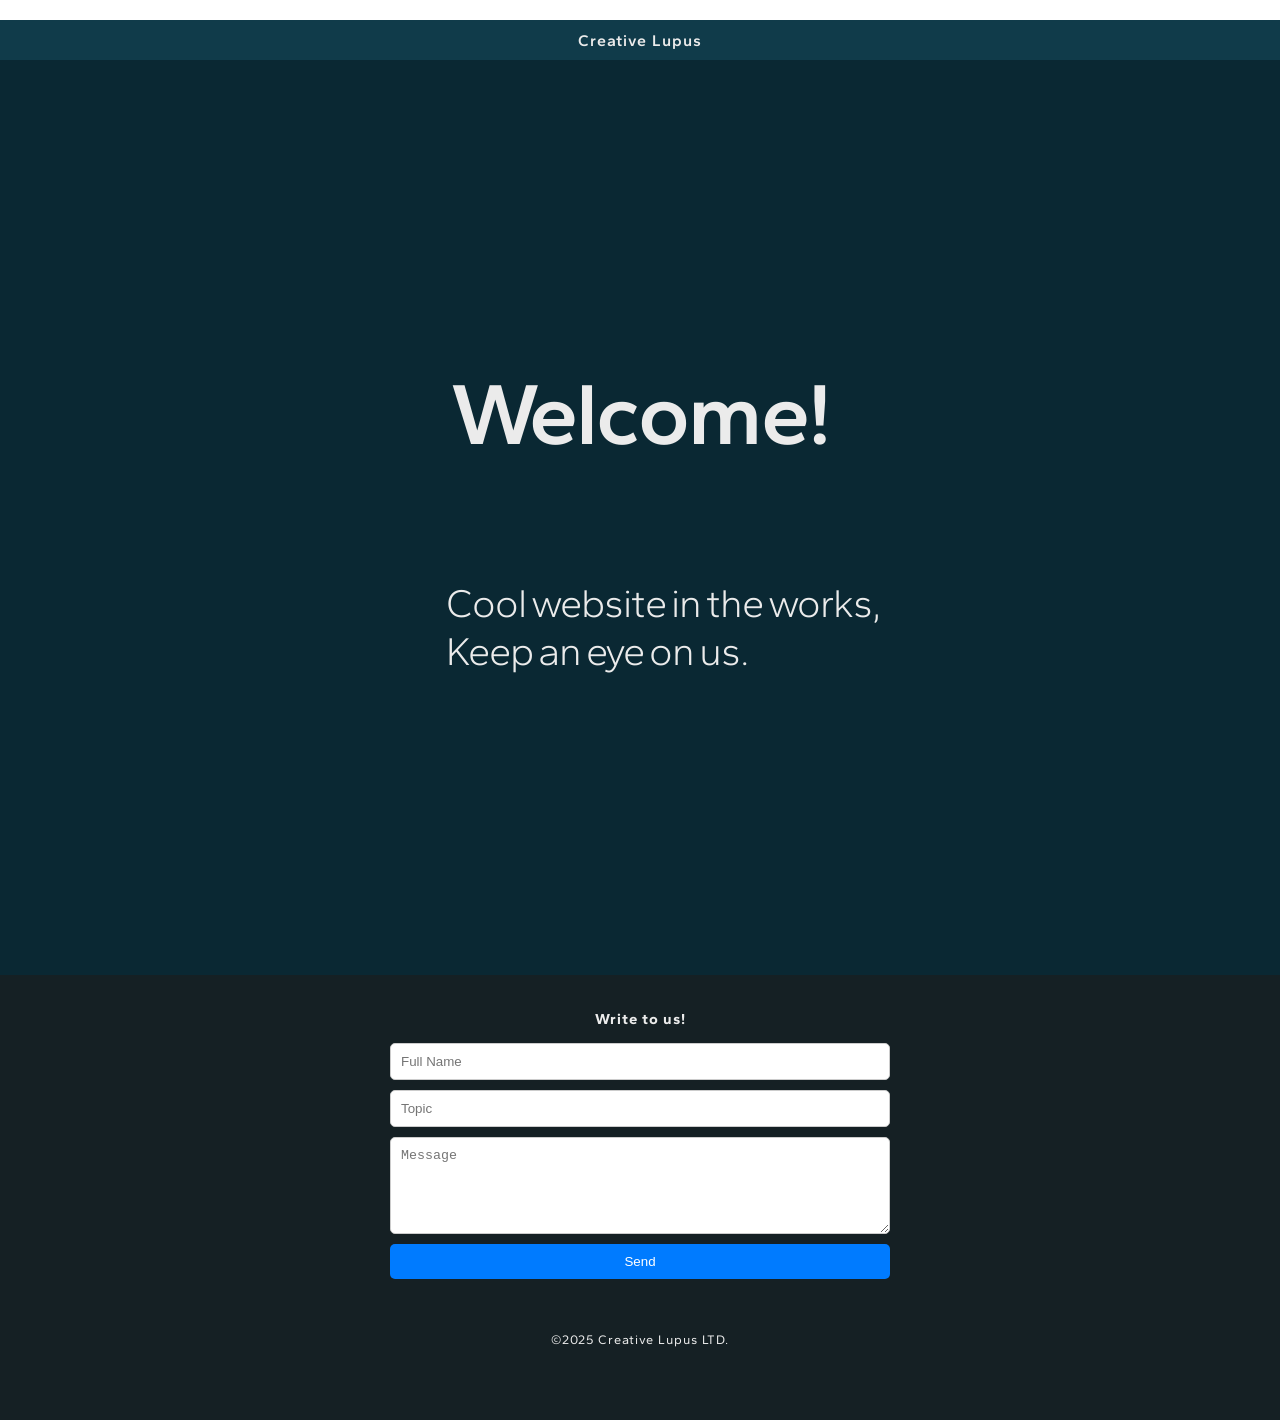
==== index.html @ 29e3235a "Add files via upload" ====
<!DOCTYPE html>
<html lang="en">
<head>
    <meta charset="UTF-8">
    <meta name="viewport" content="width=device-width, initial-scale=1.0">
    <title>Creative Lupus</title>
    <link rel="stylesheet" href="stylesheet.css">
    <link rel="preconnect" href="https://fonts.googleapis.com">
    <link rel="preconnect" href="https://fonts.gstatic.com" crossorigin>
    <link href="https://fonts.googleapis.com/css2?family=Quicksand:wght@300..700&display=swap" rel="stylesheet">
    <link href="https://fonts.googleapis.com/css2?family=Gantari:ital,wght@0,100..900;1,100..900&display=swap" rel="stylesheet">
</head>
<body>

    <!-- Header -->
    <header>
        <h1>Creative Lupus</h1>
    </header>

    <!-- Body -->
    <main>
        <h2>Welcome!<br></h2>
	<h3>Cool website in the works, <br>Keep an eye on us.</h3>
    </main>

    <!-- Footer -->
    <footer>
        <h3>Write to us!</h3>
        <form action="mailto:ionpeia.art@gmail.com" method="POST" enctype="text/plain" class="contact-form">
            <input type="text" name="fullname" placeholder="Full Name" required>
            <input type="text" name="topic" placeholder="Topic" required>
            <textarea name="message" placeholder="Message" rows="5" required></textarea>
            <button type="submit">Send</button>
        </form>
	<p>©2025 Creative Lupus LTD.</p>
    </footer>

</body>
</html>
---- stylesheet.css ----
body {
margin: 0;
padding: 0;
display: flex;
flex-direction: column;
justify-content: space-between;
height: 100vh;
}

        
header {
text-align: center;
margin-top: 20px;
background-color: #103b4a;
}

header h1 {
font-size: 1rem;
font-family: "Gantari", sans-serif;
font-optical-sizing: auto;
font-weight: 600;
font-style: normal;
letter-spacing: 1px;
margin: 1;
color: #ebebeb;
}

main {
flex-grow: 1;
display: flex;
flex-direction: column;
justify-content: center;
align-items: center;
background-color: #0a2833;
}

main h2 {
font-size: 5.5rem;
font-family: "Gantari", sans-serif;
font-weight: 600;
font-style: normal;
letter-spacing: -2px;
word-spacing: -6px;
text-align: justify;
margin-top: 300px;
color: #ebebeb;
}

main h3 {
font-size: 2.5rem;
font-family: "Gantari", sans-serif;
font-weight: 300;
font-style: normal;
letter-spacing: -1px;
word-spacing: -4px;
text-align: justify;
margin-bottom: 300px;
margin-left: 46px;
color: #ebebeb;
}

        
footer {
background-color: #152024;
text-align: center;
padding: 20px;
color: #ebebeb;
font-size: 0.8rem;
font-family: "Gantari", sans-serif;
letter-spacing: 1px;
}

p {
letter-spacing: 1px;
padding: 40px;
color: #ebebeb;
}
        /* Contact Form */
        .contact-form {
            display: flex;
            flex-direction: column;
            max-width: 500px;
            margin: 0 auto;
        }

        .contact-form input, .contact-form textarea {
            padding: 10px;
            margin-bottom: 10px;
            border: 1px solid #ccc;
            border-radius: 5px;
        }

        .contact-form button {
            padding: 10px;
            background-color: #007BFF;
            color: white;
            border: none;
            border-radius: 5px;
            cursor: pointer;
        }

        .contact-form button:hover {
            background-color: #0056b3;
        }
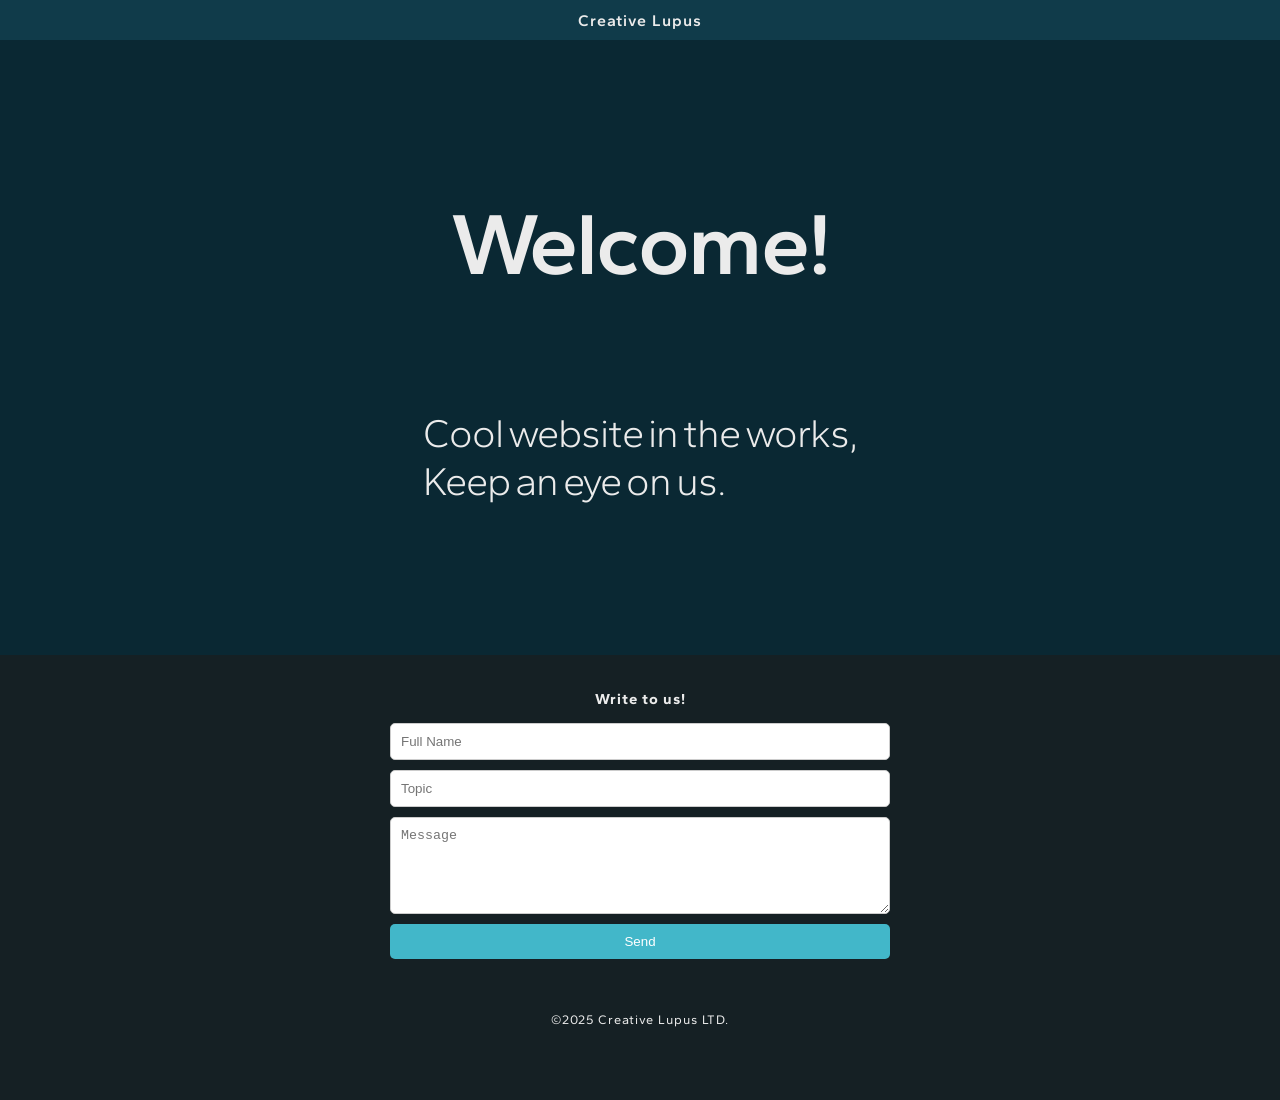
==== commit c25765cd: "Update index.html" ====
--- a/index.html
+++ b/index.html
@@ -26,7 +26,7 @@
     <!-- Footer -->
     <footer>
         <h3>Write to us!</h3>
-        <form action="mailto:ionpeia.art@gmail.com" method="POST" enctype="text/plain" class="contact-form">
+        <form action="https://formspree.io/f/xyzenbjk" method="POST" class="contact-form">
             <input type="text" name="fullname" placeholder="Full Name" required>
             <input type="text" name="topic" placeholder="Topic" required>
             <textarea name="message" placeholder="Message" rows="5" required></textarea>
--- a/stylesheet.css
+++ b/stylesheet.css
@@ -10,7 +10,6 @@
         
 header {
 text-align: center;
-margin-top: 20px;
 background-color: #103b4a;
 }
 
@@ -42,7 +41,7 @@
 letter-spacing: -2px;
 word-spacing: -6px;
 text-align: justify;
-margin-top: 300px;
+margin-top: 150px;
 color: #ebebeb;
 }
 
@@ -54,8 +53,9 @@
 letter-spacing: -1px;
 word-spacing: -4px;
 text-align: justify;
-margin-bottom: 300px;
+margin-bottom: 150px;
 margin-left: 46px;
+margin-right: 46px;
 color: #ebebeb;
 }
 
@@ -75,30 +75,30 @@
 padding: 40px;
 color: #ebebeb;
 }
-        /* Contact Form */
-        .contact-form {
-            display: flex;
-            flex-direction: column;
-            max-width: 500px;
-            margin: 0 auto;
-        }
+/* Contact Form */
+.contact-form {
+display: flex;
+flex-direction: column;
+max-width: 500px;
+margin: 0 auto;
+}
 
-        .contact-form input, .contact-form textarea {
-            padding: 10px;
-            margin-bottom: 10px;
-            border: 1px solid #ccc;
-            border-radius: 5px;
-        }
+.contact-form input, .contact-form textarea {
+padding: 10px;
+margin-bottom: 10px;
+border: 1px solid #ccc;
+border-radius: 5px;
+}
 
-        .contact-form button {
-            padding: 10px;
-            background-color: #007BFF;
-            color: white;
-            border: none;
-            border-radius: 5px;
-            cursor: pointer;
-        }
+.contact-form button {
+padding: 10px;
+background-color: #42b7c9;
+color: white;
+border: none;
+border-radius: 5px;
+cursor: pointer;
+}
 
         .contact-form button:hover {
             background-color: #0056b3;
-        }+        }
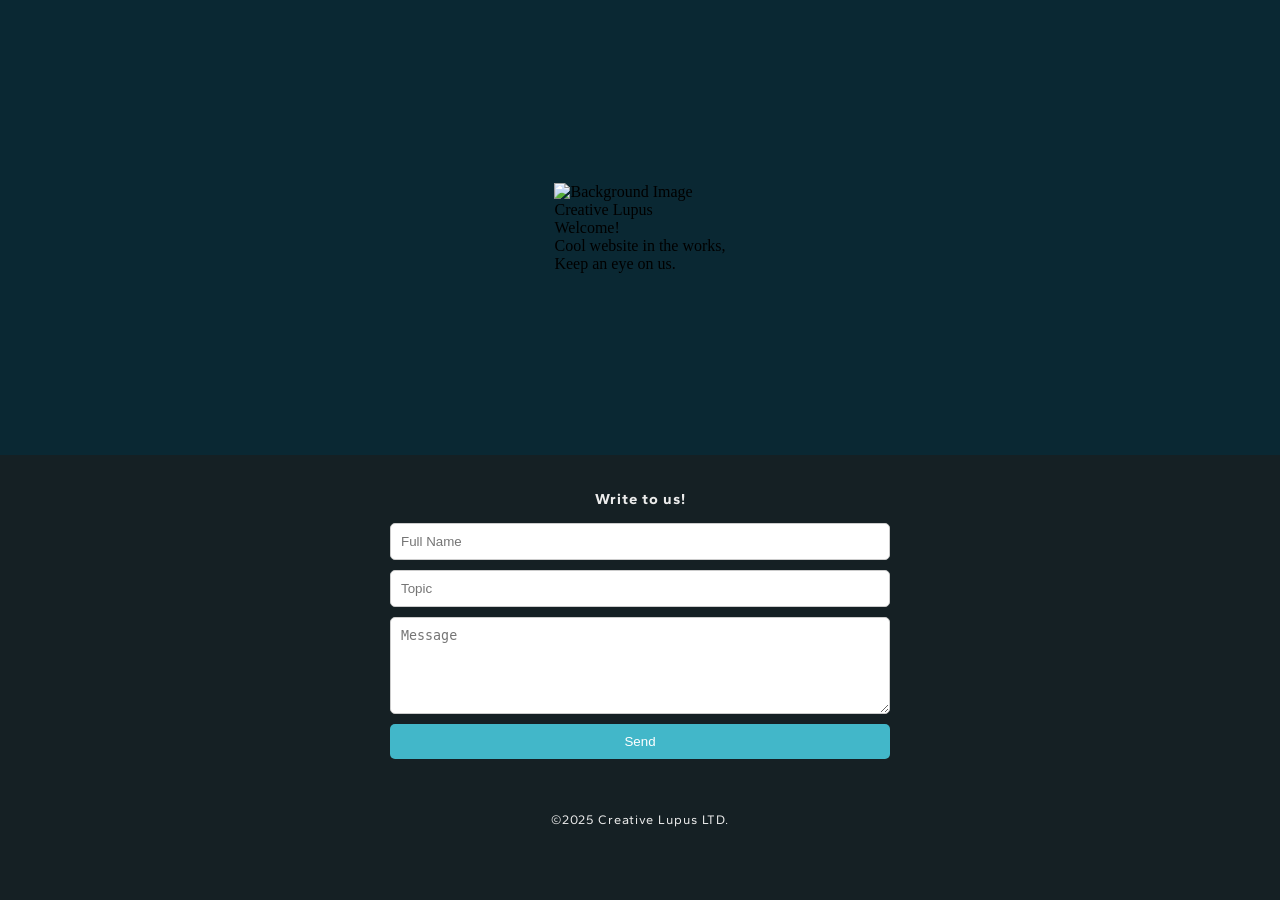
==== commit 9334252c: "Update index.html" ====
--- a/index.html
+++ b/index.html
@@ -12,15 +12,16 @@
 </head>
 <body>
 
-    <!-- Header -->
-    <header>
-        <h1>Creative Lupus</h1>
-    </header>
-
     <!-- Body -->
     <main>
-        <h2>Welcome!<br></h2>
-	<h3>Cool website in the works, <br>Keep an eye on us.</h3>
+	  <div class="image-container">
+    		<img src="assets/homebg_001.png" alt="Background Image">
+		<div class="overlay-logotext">Creative Lupus</div>
+    		<div class="overlay-text1">Welcome!</div>
+		<div class="overlay-text2">Cool website in the works, <br>Keep an eye on us.</div>
+          </div>
+		
+	
     </main>
 
     <!-- Footer -->
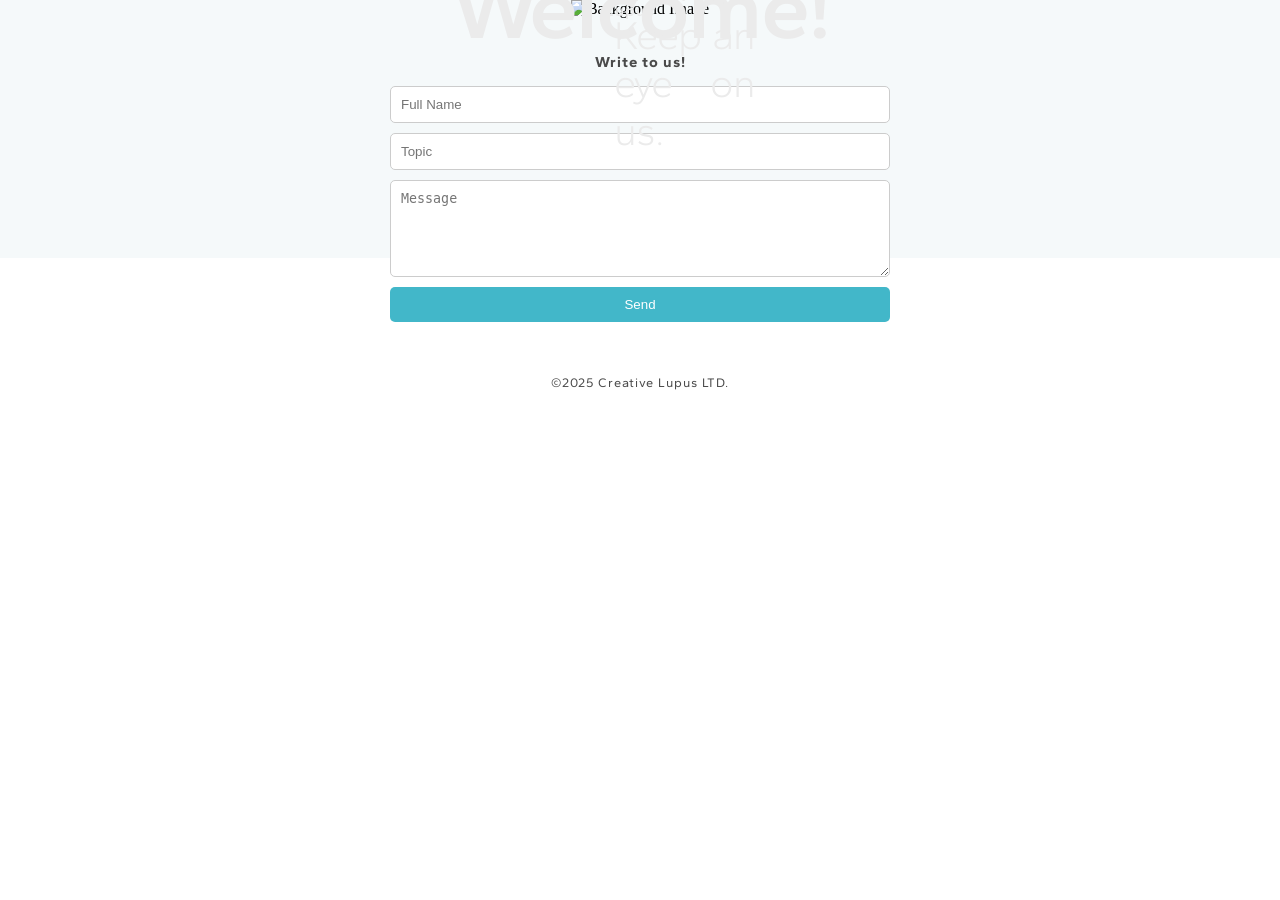
==== commit d17c70ef: "Update index.html Website in the works, Keep an eye on us." ====
--- a/index.html
+++ b/index.html
@@ -18,7 +18,7 @@
     		<img src="assets/homebg_001.png" alt="Background Image">
 		<div class="overlay-logotext">Creative Lupus</div>
     		<div class="overlay-text1">Welcome!</div>
-		<div class="overlay-text2">Cool website in the works, <br>Keep an eye on us.</div>
+		<div class="overlay-text2">Website in the works, <br>Keep an eye on us.</div>
           </div>
 		
 	
--- a/stylesheet.css
+++ b/stylesheet.css
@@ -1,19 +1,73 @@
 body {
 margin: 0;
 padding: 0;
+overflow-x: hidden;
+box-sizing: border-box;
 display: flex;
 flex-direction: column;
 justify-content: space-between;
-height: 100vh;
 }
 
-        
-header {
-text-align: center;
-background-color: #103b4a;
+@media (max-width: 600px) {
+  body {
+margin: 0;
+padding: 0;
+overflow-x: hidden;
+box-sizing: border-box;
+display: flex;
+flex-direction: column;
+justify-content: space-between;
+max-width: 600px;
+
+  }
 }
 
-header h1 {
+main {
+flex-grow: 1;
+display: flex;
+flex-direction: column;
+justify-content: center;
+align-items: center;
+background-color: #f5f9fa;
+}
+
+@media (max-width: 600px) {
+  main {
+margin: 0;
+padding: 0;
+overflow-x: hidden;
+box-sizing: border-box;
+display: flex;
+flex-direction: column;
+justify-content: center;
+max-width: 600px;
+
+  }
+}
+
+.image-container {
+position: relative;
+width: auto;
+height: auto;
+}
+
+.image-container img {
+max-width: auto;
+height: auto;
+}
+
+@media (max-width: 600px) {
+  .image-container img {
+overflow-x: hidden;
+box-sizing: border-box;
+  }
+}
+
+.overlay-logotext {
+position: absolute;
+top: 4%;
+left: 50%;
+transform: translate(-50%, -50%);
 font-size: 1rem;
 font-family: "Gantari", sans-serif;
 font-optical-sizing: auto;
@@ -22,18 +76,14 @@
 letter-spacing: 1px;
 margin: 1;
 color: #ebebeb;
+
 }
 
-main {
-flex-grow: 1;
-display: flex;
-flex-direction: column;
-justify-content: center;
-align-items: center;
-background-color: #0a2833;
-}
-
-main h2 {
+.overlay-text1 {
+position: absolute;
+top: 40%;
+left: 50%;
+transform: translate(-50%, -50%);
 font-size: 5.5rem;
 font-family: "Gantari", sans-serif;
 font-weight: 600;
@@ -41,11 +91,15 @@
 letter-spacing: -2px;
 word-spacing: -6px;
 text-align: justify;
-margin-top: 150px;
 color: #ebebeb;
+
 }
 
-main h3 {
+.overlay-text2 {
+position: absolute;
+top: 60%;
+left: 49%;
+transform: translate(-50%, -50%);
 font-size: 2.5rem;
 font-family: "Gantari", sans-serif;
 font-weight: 300;
@@ -53,27 +107,46 @@
 letter-spacing: -1px;
 word-spacing: -4px;
 text-align: justify;
-margin-bottom: 150px;
+margin-bottom: 300px;
 margin-left: 46px;
-margin-right: 46px;
 color: #ebebeb;
+
 }
 
+@media (max-width: 600px) {
+.overlay-text2 {
+position: absolute;
+top: 60%;
+left: 49%;
+transform: translate(-50%, -50%);
+font-size: 2rem;
+font-family: "Gantari", sans-serif;
+font-weight: 300;
+font-style: normal;
+letter-spacing: -1px;
+word-spacing: -4px;
+text-align: justify;
+margin-bottom: 300px;
+margin-left: 10px;
+color: #ebebeb;
+  }
+}
         
 footer {
-background-color: #152024;
+background-color: #f5f9fa;
 text-align: center;
 padding: 20px;
-color: #ebebeb;
+color: #4a4a4a;
 font-size: 0.8rem;
 font-family: "Gantari", sans-serif;
 letter-spacing: 1px;
+max-height: 200px; 
 }
 
 p {
 letter-spacing: 1px;
 padding: 40px;
-color: #ebebeb;
+color: #4a4a4a;
 }
 /* Contact Form */
 .contact-form {
@@ -99,6 +172,6 @@
 cursor: pointer;
 }
 
-        .contact-form button:hover {
-            background-color: #0056b3;
-        }
+.contact-form button:hover {
+background-color: #0056b3;
+}
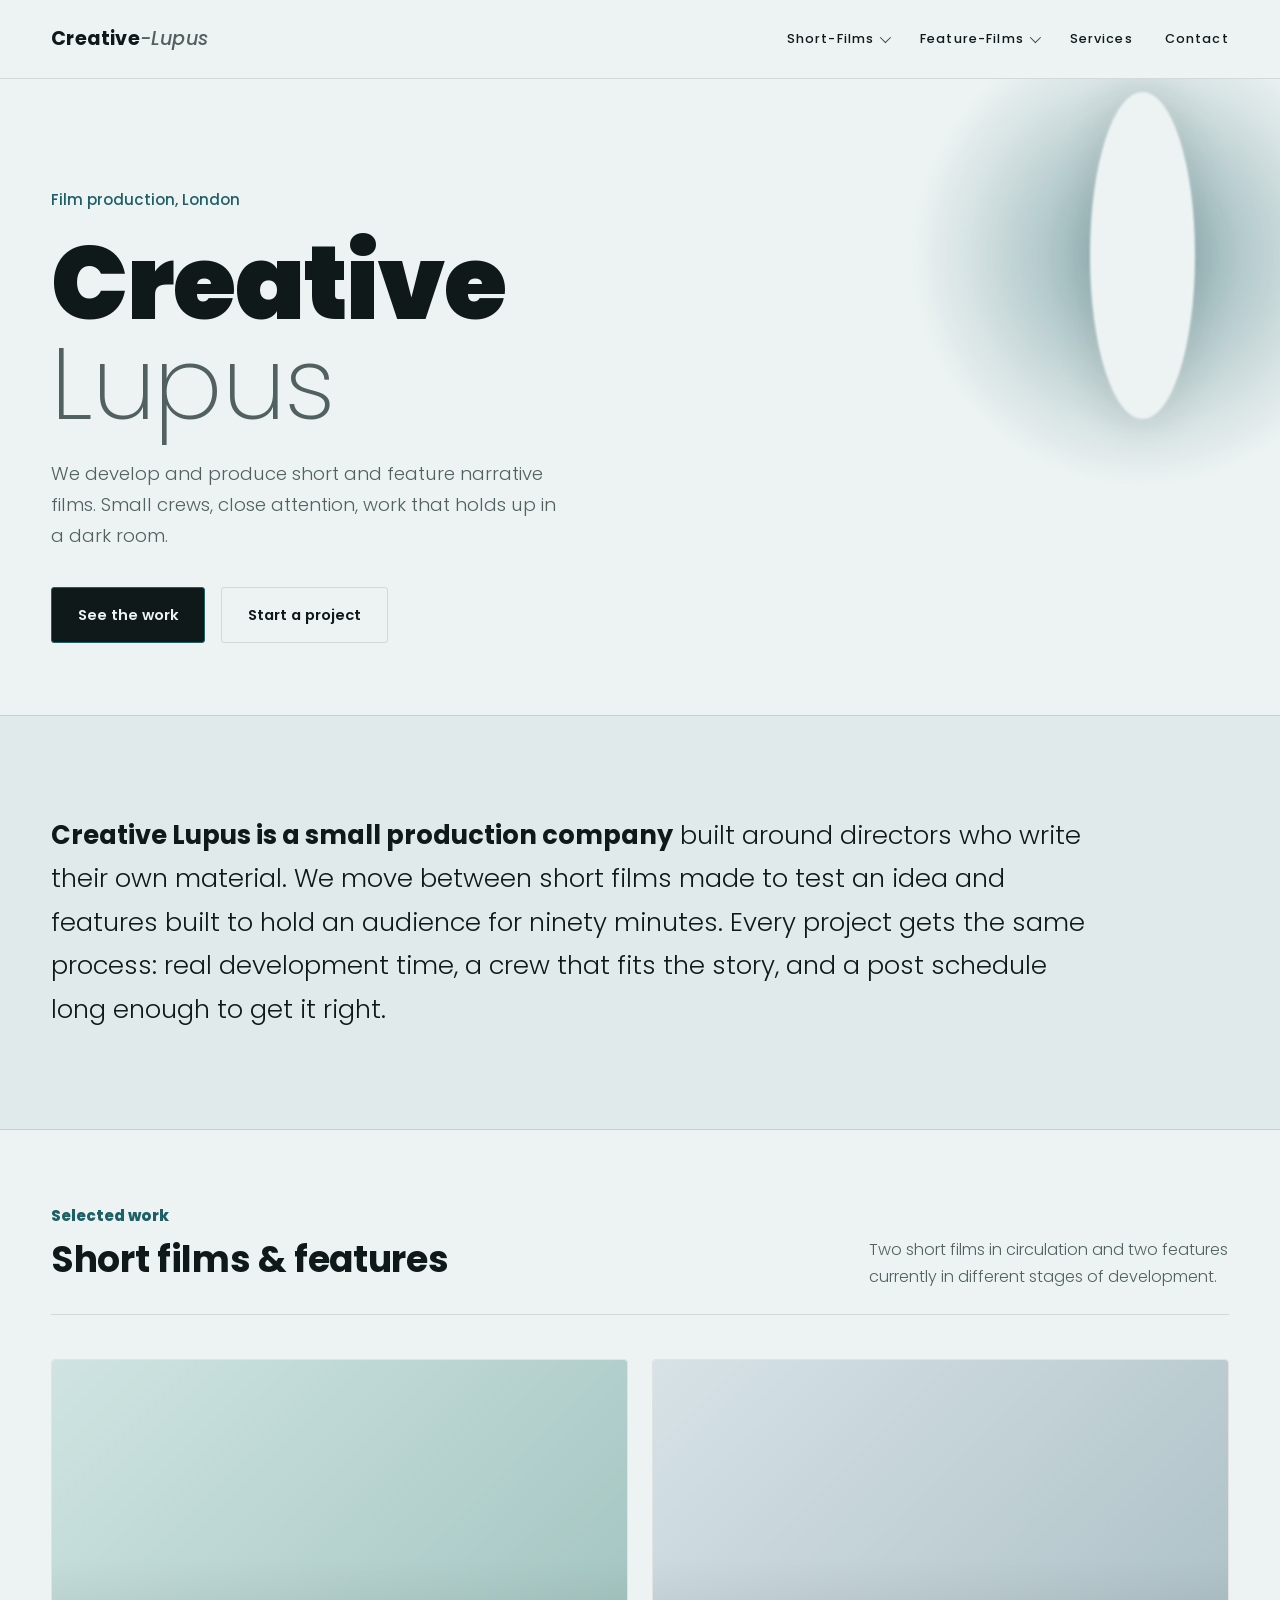
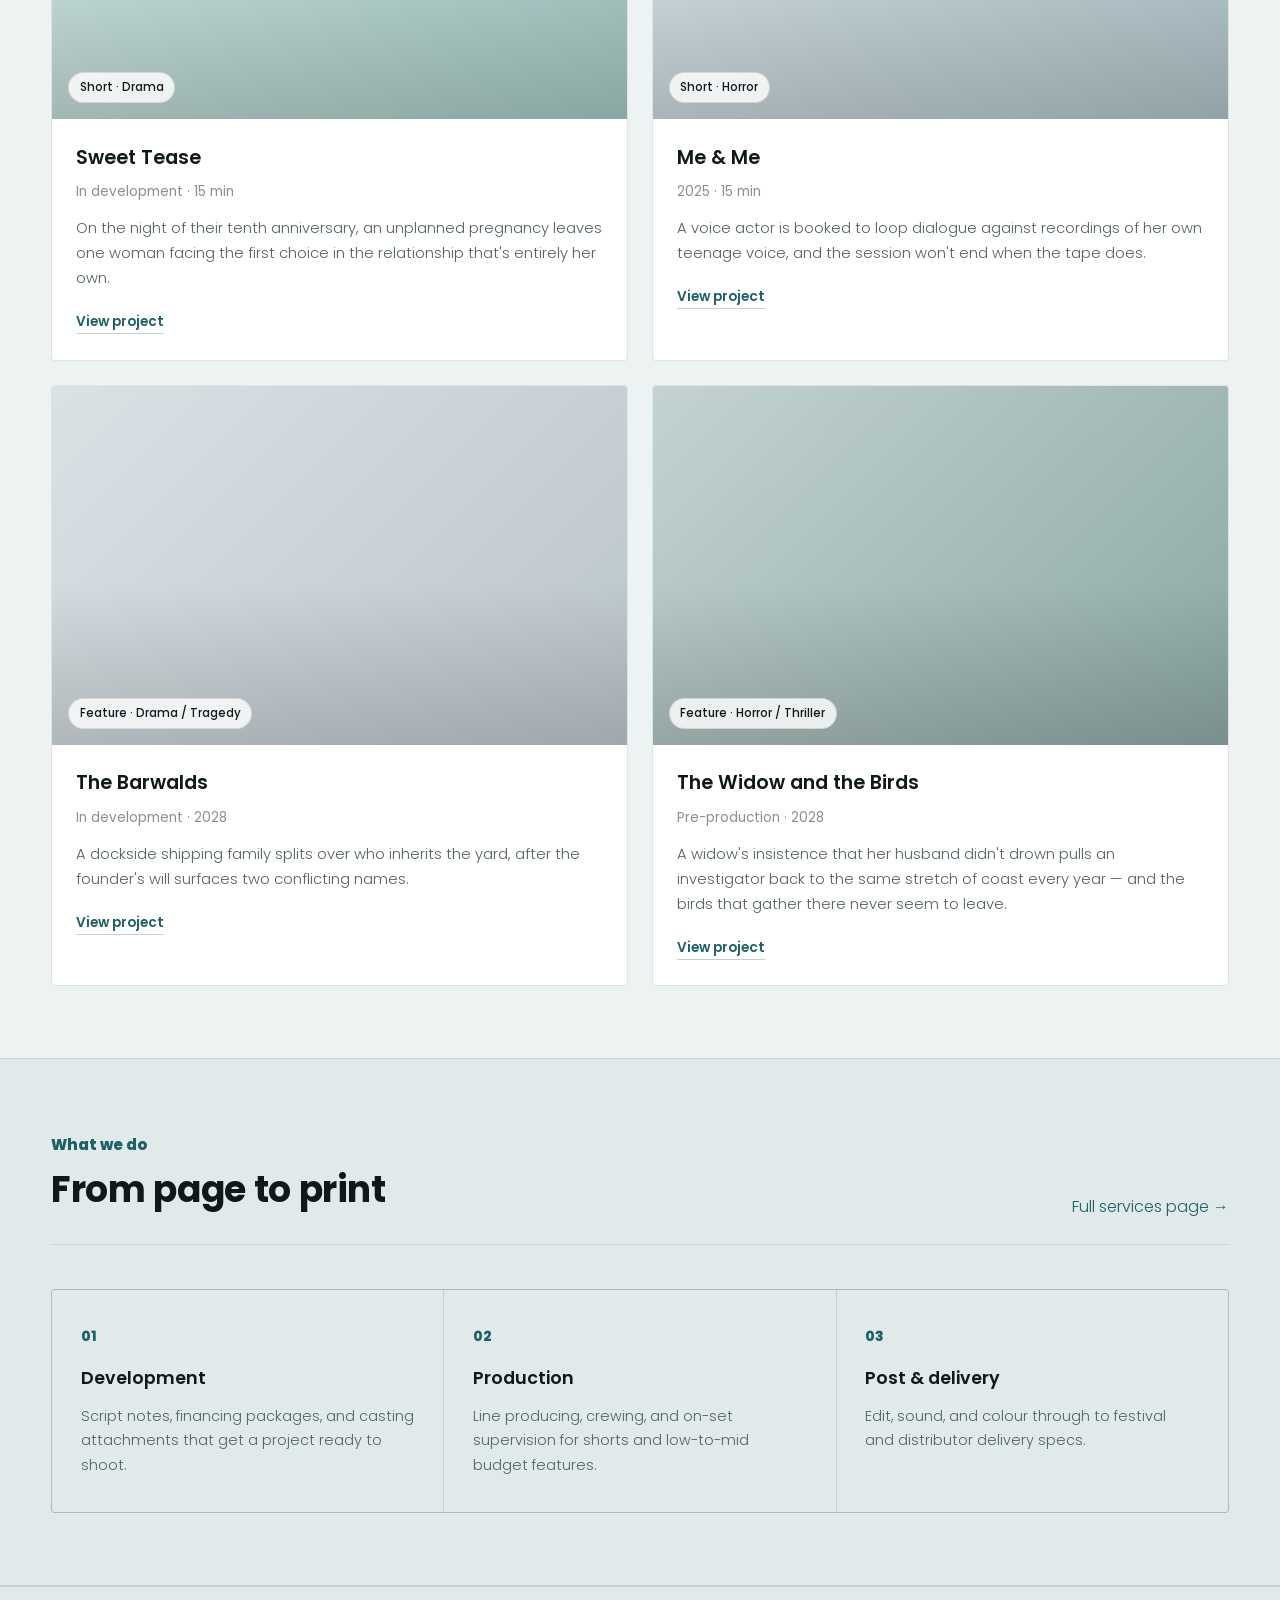
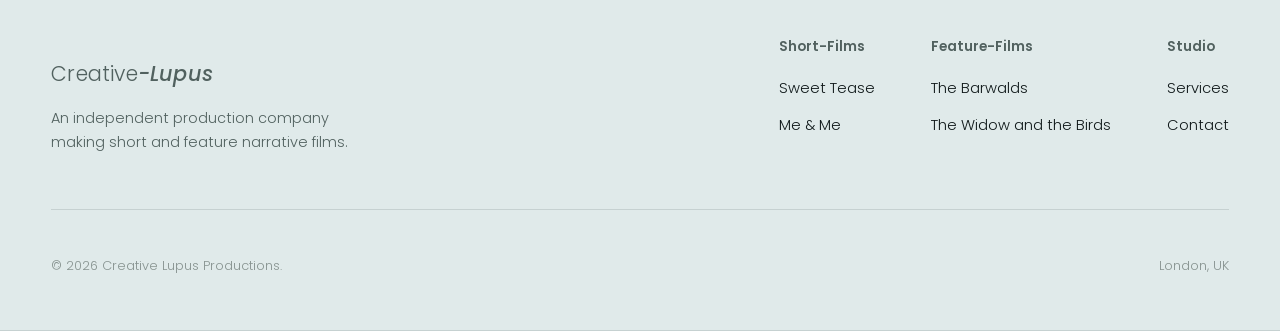
==== commit 0678d8a6: "Add files via upload" ====
--- a/index.html
+++ b/index.html
@@ -1,40 +1,219 @@
-<!DOCTYPE html>
-<html lang="en">
-<head>
-    <meta charset="UTF-8">
-    <meta name="viewport" content="width=device-width, initial-scale=1.0">
-    <title>Creative Lupus</title>
-    <link rel="stylesheet" href="stylesheet.css">
-    <link rel="preconnect" href="https://fonts.googleapis.com">
-    <link rel="preconnect" href="https://fonts.gstatic.com" crossorigin>
-    <link href="https://fonts.googleapis.com/css2?family=Quicksand:wght@300..700&display=swap" rel="stylesheet">
-    <link href="https://fonts.googleapis.com/css2?family=Gantari:ital,wght@0,100..900;1,100..900&display=swap" rel="stylesheet">
-</head>
-<body>
-
-    <!-- Body -->
-    <main>
-	  <div class="image-container">
-    		<img src="assets/homebg_001.png" alt="Background Image">
-		<div class="overlay-logotext">Creative Lupus</div>
-    		<div class="overlay-text1">Welcome!</div>
-		<div class="overlay-text2">Website in the works, <br>Keep an eye on us.</div>
-          </div>
-		
-	
-    </main>
-
-    <!-- Footer -->
-    <footer>
-        <h3>Write to us!</h3>
-        <form action="https://formspree.io/f/xyzenbjk" method="POST" class="contact-form">
-            <input type="text" name="fullname" placeholder="Full Name" required>
-            <input type="text" name="topic" placeholder="Topic" required>
-            <textarea name="message" placeholder="Message" rows="5" required></textarea>
-            <button type="submit">Send</button>
-        </form>
-	<p>©2025 Creative Lupus LTD.</p>
-    </footer>
-
-</body>
-</html>
+<!DOCTYPE html>
+<html lang="en">
+<head>
+<meta charset="UTF-8">
+<meta name="viewport" content="width=device-width, initial-scale=1.0">
+<title>Creative Lupus — Film Production</title>
+<meta name="description" content="Creative Lupus is a film production company working across short-form and feature narrative work.">
+<link rel="preconnect" href="https://fonts.googleapis.com">
+<link rel="preconnect" href="https://fonts.gstatic.com" crossorigin>
+<link href="https://fonts.googleapis.com/css2?family=Poppins:ital,wght@0,200;0,300;0,400;0,500;0,600;0,700;0,800;0,900;1,500;1,600&display=swap" rel="stylesheet">
+<link rel="stylesheet" href="styles.css">
+</head>
+<body>
+
+<header class="site-header">
+  <div class="wrap">
+    <a href="index.html" class="logo">Creative<span>-Lupus</span></a>
+
+    <nav class="primary-nav" id="primary-nav">
+      <ul>
+        <li class="has-dropdown">
+          <a href="#work" class="nav-link">Short-Films <span class="caret"></span></a>
+          <ul class="dropdown">
+            <li><a href="sweet-tease.html">Sweet Tease<span class="dd-meta">Short · Drama</span></a></li>
+            <li><a href="me-and-me.html">Me &amp; Me<span class="dd-meta">Short · Horror</span></a></li>
+          </ul>
+        </li>
+        <li class="has-dropdown">
+          <a href="#work" class="nav-link">Feature-Films <span class="caret"></span></a>
+          <ul class="dropdown">
+            <li><a href="the-barwalds.html">The Barwalds<span class="dd-meta">Feature · Drama / Tragedy</span></a></li>
+            <li><a href="the-widow-and-the-birds.html">The Widow and the Birds<span class="dd-meta">Feature · Horror / Thriller</span></a></li>
+          </ul>
+        </li>
+        <li><a href="services.html" class="nav-link">Services</a></li>
+        <li><a href="contact.html" class="nav-link">Contact</a></li>
+      </ul>
+    </nav>
+
+    <button class="nav-toggle" id="nav-toggle" aria-label="Toggle menu" aria-expanded="false">
+      <span></span><span></span><span></span>
+    </button>
+  </div>
+</header>
+
+<main>
+
+  <section class="hero">
+    <div class="eye-glow" aria-hidden="true"></div>
+    <div class="wrap">
+      <p class="eyebrow">Film production, London</p>
+      <h1>Creative<br><em>Lupus</em></h1>
+      <p class="lede">We develop and produce short and feature narrative films. Small crews, close attention, work that holds up in a dark room.</p>
+      <div class="btn-row">
+        <a href="#work" class="btn solid">See the work</a>
+        <a href="contact.html" class="btn ghost">Start a project</a>
+      </div>
+    </div>
+  </section>
+
+  <section class="statement band">
+    <div class="wrap">
+      <p><strong>Creative Lupus is a small production company</strong> built around directors who write their own material. We move between short films made to test an idea and features built to hold an audience for ninety minutes. Every project gets the same process: real development time, a crew that fits the story, and a post schedule long enough to get it right.</p>
+    </div>
+  </section>
+
+  <section id="work">
+    <div class="wrap">
+      <div class="section-head">
+        <div>
+          <span class="num">Selected work</span>
+          <h2>Short films &amp; features</h2>
+        </div>
+        <p>Two short films in circulation and two features currently in different stages of development.</p>
+      </div>
+
+      <div class="work-grid">
+
+        <article class="work-card">
+          <div class="work-thumb" style="--grad: linear-gradient(135deg, #cfe4e2, #9fc2be);">
+            <span class="tag">Short · Drama</span>
+          </div>
+          <div class="work-body">
+            <h3>Sweet Tease</h3>
+            <p class="meta">In development · 15 min</p>
+            <p class="desc">On the night of their tenth anniversary, an unplanned pregnancy leaves one woman facing the first choice in the relationship that's entirely her own.</p>
+            <a href="sweet-tease.html" class="link">View project</a>
+          </div>
+        </article>
+
+        <article class="work-card">
+          <div class="work-thumb" style="--grad: linear-gradient(135deg, #d7e2e6, #a9bec4);">
+            <span class="tag">Short · Horror</span>
+          </div>
+          <div class="work-body">
+            <h3>Me &amp; Me</h3>
+            <p class="meta">2025 · 15 min</p>
+            <p class="desc">A voice actor is booked to loop dialogue against recordings of her own teenage voice, and the session won't end when the tape does.</p>
+            <a href="me-and-me.html" class="link">View project</a>
+          </div>
+        </article>
+
+        <article class="work-card">
+          <div class="work-thumb" style="--grad: linear-gradient(135deg, #dbe2e6, #b9c4cb);">
+            <span class="tag">Feature · Drama / Tragedy</span>
+          </div>
+          <div class="work-body">
+            <h3>The Barwalds</h3>
+            <p class="meta">In development · 2028</p>
+            <p class="desc">A dockside shipping family splits over who inherits the yard, after the founder's will surfaces two conflicting names.</p>
+            <a href="the-barwalds.html" class="link">View project</a>
+          </div>
+        </article>
+
+        <article class="work-card">
+          <div class="work-thumb" style="--grad: linear-gradient(135deg, #c3d3d2, #8ba7a5);">
+            <span class="tag">Feature · Horror / Thriller</span>
+          </div>
+          <div class="work-body">
+            <h3>The Widow and the Birds</h3>
+            <p class="meta">Pre-production · 2028</p>
+            <p class="desc">A widow's insistence that her husband didn't drown pulls an investigator back to the same stretch of coast every year — and the birds that gather there never seem to leave.</p>
+            <a href="the-widow-and-the-birds.html" class="link">View project</a>
+          </div>
+        </article>
+
+      </div>
+    </div>
+  </section>
+
+  <section class="band">
+    <div class="wrap">
+      <div class="section-head">
+        <div>
+          <span class="num">What we do</span>
+          <h2>From page to print</h2>
+        </div>
+        <p><a href="services.html" class="link" style="color:var(--accent);">Full services page →</a></p>
+      </div>
+
+      <div class="pillars">
+        <div class="pillar">
+          <span class="index">01</span>
+          <h3>Development</h3>
+          <p>Script notes, financing packages, and casting attachments that get a project ready to shoot.</p>
+        </div>
+        <div class="pillar">
+          <span class="index">02</span>
+          <h3>Production</h3>
+          <p>Line producing, crewing, and on-set supervision for shorts and low-to-mid budget features.</p>
+        </div>
+        <div class="pillar">
+          <span class="index">03</span>
+          <h3>Post &amp; delivery</h3>
+          <p>Edit, sound, and colour through to festival and distributor delivery specs.</p>
+        </div>
+      </div>
+    </div>
+  </section>
+
+</main>
+
+<footer class="site-footer band">
+  <div class="wrap">
+    <div class="footer-top">
+      <div class="footer-brand">
+        <p class="logo">Creative<span>-Lupus</span></p>
+        <p>An independent production company making short and feature narrative films.</p>
+      </div>
+      <div class="footer-cols">
+        <div class="footer-col">
+          <h4>Short-Films</h4>
+          <ul>
+            <li><a href="sweet-tease.html">Sweet Tease</a></li>
+            <li><a href="me-and-me.html">Me &amp; Me</a></li>
+          </ul>
+        </div>
+        <div class="footer-col">
+          <h4>Feature-Films</h4>
+          <ul>
+            <li><a href="the-barwalds.html">The Barwalds</a></li>
+            <li><a href="the-widow-and-the-birds.html">The Widow and the Birds</a></li>
+          </ul>
+        </div>
+        <div class="footer-col">
+          <h4>Studio</h4>
+          <ul>
+            <li><a href="services.html">Services</a></li>
+            <li><a href="contact.html">Contact</a></li>
+          </ul>
+        </div>
+      </div>
+    </div>
+    <div class="footer-bottom">
+      <p>© 2026 Creative Lupus Productions.</p>
+      <p>London, UK</p>
+    </div>
+  </div>
+</footer>
+
+<script>
+  const toggle = document.getElementById('nav-toggle');
+  const nav = document.getElementById('primary-nav');
+  toggle.addEventListener('click', () => {
+    const open = nav.classList.toggle('open');
+    toggle.setAttribute('aria-expanded', open);
+  });
+  document.querySelectorAll('.has-dropdown > .nav-link').forEach(link => {
+    link.addEventListener('click', (e) => {
+      if (window.innerWidth <= 640){
+        e.preventDefault();
+        link.parentElement.classList.toggle('open');
+      }
+    });
+  });
+</script>
+
+</body>
+</html>
--- a/styles.css
+++ b/styles.css
@@ -0,0 +1,812 @@
+/* ============================================================
+   Creative Lupus — shared stylesheet
+   Type: Poppins (variable use of weight, from 200 to 900)
+   ============================================================ */
+
+:root{
+  --bg:        #edf3f3;
+  --bg-alt:    #e0eaea;
+  --bg-card:   #ffffff;
+  --line:      rgba(13,28,30,0.12);
+  --line-soft: rgba(13,28,30,0.07);
+  --text:      #10191a;
+  --muted:     #51615f;
+  --muted-2:   #86928f;
+  --accent:    #1f5f66;
+  --accent-dim: rgba(31,95,102,0.28);
+  --steel:     #4d6165;
+
+  --max: 1360px;
+  --pad: clamp(1.25rem, 4vw, 3.5rem);
+}
+
+*, *::before, *::after{ box-sizing: border-box; }
+
+html{ scroll-behavior: smooth; }
+
+body{
+  margin: 0;
+  background: var(--bg);
+  color: var(--text);
+  font-family: "Poppins", sans-serif;
+  font-weight: 300;
+  line-height: 1.7;
+  -webkit-font-smoothing: antialiased;
+}
+
+img{ max-width: 100%; display: block; }
+
+a{ color: inherit; text-decoration: none; }
+
+::selection{ background: var(--accent-dim); color: var(--text); }
+
+:focus-visible{
+  outline: 2px solid var(--accent);
+  outline-offset: 3px;
+}
+
+.wrap{
+  max-width: var(--max);
+  margin-inline: auto;
+  padding-inline: var(--pad);
+}
+
+/* -------------------- header / nav -------------------- */
+
+.site-header{
+  position: sticky;
+  top: 0;
+  z-index: 50;
+  background: rgba(237,243,243,0.86);
+  backdrop-filter: blur(10px);
+  border-bottom: 1px solid var(--line);
+}
+
+.site-header .wrap{
+  display: flex;
+  align-items: center;
+  justify-content: space-between;
+  height: 78px;
+}
+
+.logo{
+  font-weight: 700;
+  font-style: normal;
+  font-size: 1.2rem;
+  letter-spacing: 0.01em;
+  color: var(--text);
+}
+
+.logo span{
+  font-weight: 500;
+  font-style: italic;
+  color: var(--muted);
+}
+
+nav.primary-nav{
+  display: flex;
+  align-items: center;
+  gap: clamp(1.25rem, 2.5vw, 2.5rem);
+}
+
+nav.primary-nav > ul{
+  display: flex;
+  align-items: center;
+  gap: inherit;
+  list-style: none;
+  margin: 0;
+  padding: 0;
+}
+
+nav.primary-nav > ul > li{
+  position: relative;
+}
+
+.nav-link{
+  font-weight: 500;
+  font-size: 0.8rem;
+  letter-spacing: 0.09em;
+  color: var(--text);
+  padding: 0.4rem 0;
+  display: inline-flex;
+  align-items: center;
+  gap: 0.35rem;
+  border-bottom: 1px solid transparent;
+  transition: color 0.2s ease, border-color 0.2s ease;
+}
+
+.nav-link:hover,
+.nav-link:focus-visible,
+li.has-dropdown:hover > .nav-link,
+li.has-dropdown:focus-within > .nav-link{
+  color: var(--accent);
+  border-color: var(--accent-dim);
+}
+
+.caret{
+  width: 8px;
+  height: 8px;
+  border-right: 1.5px solid currentColor;
+  border-bottom: 1.5px solid currentColor;
+  transform: rotate(45deg) translateY(-2px);
+  transition: transform 0.2s ease;
+  opacity: 0.8;
+}
+
+li.has-dropdown:hover .caret,
+li.has-dropdown:focus-within .caret{
+  transform: rotate(225deg) translateY(1px);
+}
+
+li.has-dropdown{
+  padding-bottom: 16px;
+  margin-bottom: -16px;
+}
+
+.dropdown{
+  position: absolute;
+  top: 100%;
+  left: 50%;
+  transform: translateX(-50%) translateY(6px);
+  min-width: 240px;
+  background: var(--bg-card);
+  border: 1px solid var(--line);
+  border-radius: 6px;
+  padding: 0.4rem;
+  list-style: none;
+  margin: 0;
+  opacity: 0;
+  visibility: hidden;
+  pointer-events: none;
+  transition: opacity 0.18s ease, transform 0.18s ease;
+  box-shadow: 0 18px 40px rgba(23,20,15,0.10);
+}
+
+li.has-dropdown:hover .dropdown,
+li.has-dropdown:focus-within .dropdown{
+  opacity: 1;
+  visibility: visible;
+  pointer-events: auto;
+  transform: translateX(-50%) translateY(0);
+}
+
+.dropdown li + li{ border-top: 1px solid var(--line-soft); }
+
+.dropdown a{
+  display: block;
+  padding: 0.7rem 0.9rem;
+  font-weight: 400;
+  font-size: 0.9rem;
+  border-radius: 3px;
+  color: var(--muted);
+}
+
+.dropdown a:hover,
+.dropdown a:focus-visible{
+  color: var(--text);
+  background: rgba(201,161,90,0.08);
+}
+
+.dropdown .dd-meta{
+  display: block;
+  font-size: 0.72rem;
+  font-weight: 300;
+  color: var(--muted-2);
+  margin-top: 0.15rem;
+}
+
+/* -------------------- hero -------------------- */
+
+.hero{
+  position: relative;
+  padding: clamp(4rem, 12vh, 8rem) 0 clamp(3rem, 8vh, 5rem);
+  overflow: hidden;
+}
+
+.eye-glow{
+  position: absolute;
+  width: min(46vw, 480px);
+  height: min(46vw, 480px);
+  border-radius: 50%;
+  top: -10%;
+  right: -8%;
+  background: radial-gradient(circle at 50% 50%, rgba(31,95,102,0.5), rgba(31,95,102,0.10) 52%, transparent 68%);
+  filter: blur(1px);
+  z-index: 0;
+}
+
+.eye-glow::after{
+  content: "";
+  position: absolute;
+  inset: 0;
+  margin: auto;
+  width: 22%;
+  height: 68%;
+  background: var(--bg);
+  border-radius: 50%;
+  box-shadow: 0 0 40px 6px rgba(23,20,15,0.10);
+}
+
+.hero .wrap{ position: relative; z-index: 1; }
+
+.eyebrow{
+  color: var(--accent);
+  font-weight: 500;
+  font-size: 0.95rem;
+  margin: 0 0 1.25rem;
+}
+
+.hero h1{
+  font-weight: 900;
+  font-size: clamp(2.6rem, 8vw, 6.4rem);
+  line-height: 0.98;
+  letter-spacing: -0.015em;
+  margin: 0 0 1.5rem;
+}
+
+.hero h1 em{
+  font-style: normal;
+  font-weight: 200;
+  color: var(--muted);
+}
+
+.hero p.lede{
+  max-width: 46ch;
+  font-weight: 300;
+  font-size: 1.15rem;
+  color: var(--muted);
+  margin: 0 0 2.25rem;
+}
+
+.btn-row{ display: flex; gap: 1rem; flex-wrap: wrap; }
+
+.btn{
+  display: inline-flex;
+  align-items: center;
+  gap: 0.6rem;
+  padding: 0.9rem 1.6rem;
+  font-weight: 600;
+  font-size: 0.92rem;
+  border-radius: 3px;
+  border: 1px solid var(--accent);
+  transition: background 0.2s ease, color 0.2s ease;
+}
+
+.btn.solid{
+  background: var(--text);
+  color: var(--bg);
+}
+
+.btn.solid:hover{ background: var(--accent); border-color: var(--accent); color: #fff; }
+
+.btn.ghost{
+  border-color: var(--line);
+  color: var(--text);
+}
+
+.btn.ghost:hover{ border-color: var(--accent); color: var(--accent); }
+
+/* -------------------- generic section chrome -------------------- */
+
+section{ padding: clamp(3.5rem, 8vh, 6.5rem) 0; }
+
+.band{
+  background: var(--bg-alt);
+  border-top: 1px solid var(--line);
+  border-bottom: 1px solid var(--line);
+}
+
+.section-head{
+  display: flex;
+  align-items: flex-end;
+  justify-content: space-between;
+  gap: 2rem;
+  margin-bottom: 2.75rem;
+  border-bottom: 1px solid var(--line);
+  padding-bottom: 1.5rem;
+}
+
+.section-head h2{
+  font-weight: 700;
+  font-size: clamp(1.6rem, 3vw, 2.25rem);
+  margin: 0;
+  letter-spacing: -0.01em;
+}
+
+.section-head .num{
+  font-weight: 800;
+  color: var(--accent);
+  font-size: 0.95rem;
+}
+
+.section-head p{
+  color: var(--muted);
+  font-weight: 300;
+  max-width: 36ch;
+  margin: 0;
+}
+
+/* -------------------- statement -------------------- */
+
+.statement p{
+  font-size: clamp(1.15rem, 2.4vw, 1.6rem);
+  font-weight: 300;
+  max-width: 66ch;
+  color: var(--text);
+}
+
+.statement strong{
+  font-weight: 700;
+  color: var(--text);
+}
+
+/* -------------------- work grid -------------------- */
+
+.work-grid{
+  display: grid;
+  grid-template-columns: repeat(2, 1fr);
+  gap: 1.5rem;
+}
+
+.work-card{
+  border: 1px solid var(--line);
+  border-radius: 4px;
+  overflow: hidden;
+  background: var(--bg-card);
+  transition: border-color 0.2s ease, transform 0.2s ease;
+}
+
+.work-card:hover{ border-color: var(--accent-dim); transform: translateY(-3px); }
+
+.work-thumb{
+  aspect-ratio: 16 / 10;
+  position: relative;
+  background: var(--grad, linear-gradient(135deg, #dbe6e5, #b9cac8));
+}
+
+.work-thumb::after{
+  content: "";
+  position: absolute;
+  inset: 0;
+  background: linear-gradient(180deg, rgba(255,255,255,0) 55%, rgba(23,20,15,0.16));
+}
+
+.work-thumb .tag{
+  position: absolute;
+  left: 1rem;
+  bottom: 1rem;
+  z-index: 1;
+  font-size: 0.72rem;
+  font-weight: 500;
+  color: var(--text);
+  padding: 0.3rem 0.65rem;
+  border: 1px solid rgba(23,20,15,0.12);
+  border-radius: 100px;
+  background: rgba(255,255,255,0.82);
+  backdrop-filter: blur(4px);
+}
+
+.work-body{ padding: 1.4rem 1.5rem 1.6rem; }
+
+.work-body h3{
+  font-weight: 600;
+  font-size: 1.2rem;
+  margin: 0 0 0.35rem;
+}
+
+.work-body .meta{
+  font-weight: 400;
+  font-size: 0.85rem;
+  color: var(--muted-2);
+  margin: 0 0 0.8rem;
+}
+
+.work-body .desc{
+  font-weight: 300;
+  font-size: 0.92rem;
+  color: var(--muted);
+  margin: 0 0 1rem;
+}
+
+.work-body .link{
+  font-weight: 600;
+  font-size: 0.85rem;
+  color: var(--accent);
+  border-bottom: 1px solid var(--accent-dim);
+  padding-bottom: 2px;
+}
+
+/* -------------------- services teaser / pillars -------------------- */
+
+.pillars{
+  display: grid;
+  grid-template-columns: repeat(3, 1fr);
+  gap: 1px;
+  background: var(--line);
+  border: 1px solid var(--line);
+  border-radius: 4px;
+  overflow: hidden;
+}
+
+.pillar{
+  background: var(--bg-alt);
+  padding: 2.2rem 1.8rem;
+}
+
+.pillar .index{
+  font-weight: 800;
+  font-size: 0.85rem;
+  color: var(--accent);
+  display: block;
+  margin-bottom: 1rem;
+}
+
+.pillar h3{
+  font-weight: 600;
+  font-size: 1.1rem;
+  margin: 0 0 0.6rem;
+}
+
+.pillar p{
+  font-weight: 300;
+  font-size: 0.9rem;
+  color: var(--muted);
+  margin: 0;
+}
+
+/* -------------------- numbered service list (services.html) -------------------- */
+
+.service-list{ list-style: none; margin: 0; padding: 0; }
+
+.service-row{
+  display: grid;
+  grid-template-columns: 90px 1fr;
+  gap: 2rem;
+  padding: 2.4rem 0;
+  border-top: 1px solid var(--line);
+}
+
+.service-row:last-child{ border-bottom: 1px solid var(--line); }
+
+.service-row .n{
+  font-weight: 900;
+  font-size: 2.4rem;
+  color: var(--accent);
+  line-height: 1;
+}
+
+.service-row h3{
+  font-weight: 600;
+  font-size: 1.35rem;
+  margin: 0 0 0.6rem;
+}
+
+.service-row p{
+  font-weight: 300;
+  color: var(--muted);
+  max-width: 62ch;
+  margin: 0 0 0.9rem;
+}
+
+.service-row ul{
+  margin: 0;
+  padding-left: 1.1rem;
+  color: var(--muted);
+  font-weight: 300;
+  font-size: 0.92rem;
+}
+
+.service-row ul li + li{ margin-top: 0.3rem; }
+
+/* -------------------- project detail page -------------------- */
+
+.project-hero{
+  padding-top: clamp(3rem, 8vh, 5rem);
+}
+
+.back-link{
+  font-weight: 500;
+  font-size: 0.85rem;
+  color: var(--muted);
+  display: inline-flex;
+  align-items: center;
+  gap: 0.5rem;
+  margin-bottom: 2rem;
+}
+
+.back-link:hover{ color: var(--accent); }
+
+.project-hero .kicker{
+  font-weight: 500;
+  color: var(--accent);
+  font-size: 0.9rem;
+  margin: 0 0 0.75rem;
+}
+
+.project-hero h1{
+  font-weight: 800;
+  font-size: clamp(2.2rem, 6vw, 4rem);
+  letter-spacing: -0.01em;
+  margin: 0 0 1.75rem;
+  max-width: 18ch;
+}
+
+.project-meta{
+  display: flex;
+  flex-wrap: wrap;
+  gap: 0.5rem 1.75rem;
+  margin: 0 0 2.5rem;
+  padding: 1.5rem 0;
+  border-top: 1px solid var(--line);
+  border-bottom: 1px solid var(--line);
+}
+
+.project-meta div{ font-size: 0.85rem; }
+
+.project-meta .k{
+  display: block;
+  color: var(--muted-2);
+  font-weight: 400;
+  margin-bottom: 0.25rem;
+}
+
+.project-meta .v{ font-weight: 600; }
+
+.project-frame{
+  aspect-ratio: 21 / 9;
+  border-radius: 4px;
+  margin-bottom: 2.75rem;
+  position: relative;
+  overflow: hidden;
+  background: var(--grad, linear-gradient(135deg, #dbe6e5, #b9cac8));
+}
+
+.project-frame::after{
+  content: "";
+  position: absolute;
+  inset: 0;
+  background: linear-gradient(160deg, rgba(255,255,255,0.05), rgba(23,20,15,0.14));
+}
+
+.project-body{
+  display: grid;
+  grid-template-columns: 1.6fr 1fr;
+  gap: 3rem;
+}
+
+.project-body h2{
+  font-weight: 700;
+  font-size: 1.3rem;
+  margin: 0 0 1rem;
+}
+
+.project-body p{
+  font-weight: 300;
+  color: var(--muted);
+  max-width: 62ch;
+}
+
+.crew-list{ list-style: none; margin: 0; padding: 0; }
+
+.crew-list li{
+  display: flex;
+  justify-content: space-between;
+  gap: 1rem;
+  padding: 0.75rem 0;
+  border-top: 1px solid var(--line-soft);
+  font-size: 0.9rem;
+}
+
+.crew-list .role{ color: var(--muted-2); font-weight: 400; }
+.crew-list .name{ font-weight: 500; }
+
+/* -------------------- contact page -------------------- */
+
+.contact-grid{
+  display: grid;
+  grid-template-columns: 1fr 1fr;
+  gap: 3.5rem;
+}
+
+.contact-info h2{
+  font-weight: 700;
+  font-size: 1.5rem;
+  margin: 0 0 1rem;
+}
+
+.contact-info p{ color: var(--muted); font-weight: 300; max-width: 42ch; }
+
+.contact-detail{ margin-top: 2.25rem; }
+
+.contact-detail dt{
+  font-weight: 500;
+  font-size: 0.78rem;
+  color: var(--muted-2);
+  margin-bottom: 0.3rem;
+}
+
+.contact-detail dd{
+  margin: 0 0 1.5rem;
+  font-weight: 600;
+  font-size: 1.02rem;
+}
+
+.social-row{ display: flex; gap: 1.25rem; margin-top: 2rem; }
+
+.social-row a{
+  font-weight: 500;
+  font-size: 0.85rem;
+  color: var(--text);
+  padding-bottom: 2px;
+  border-bottom: 1px solid var(--line);
+}
+
+.social-row a:hover{ color: var(--accent); border-color: var(--accent); }
+
+form.contact-form{
+  display: grid;
+  gap: 1.4rem;
+}
+
+.field label{
+  display: block;
+  font-weight: 500;
+  font-size: 0.82rem;
+  color: var(--muted);
+  margin-bottom: 0.5rem;
+}
+
+.field input,
+.field textarea{
+  width: 100%;
+  background: var(--bg-alt);
+  border: 1px solid var(--line);
+  border-radius: 3px;
+  padding: 0.85rem 1rem;
+  color: var(--text);
+  font-family: inherit;
+  font-weight: 300;
+  font-size: 0.95rem;
+}
+
+.field input:focus,
+.field textarea:focus{
+  outline: none;
+  border-color: var(--accent);
+}
+
+.field textarea{ resize: vertical; min-height: 120px; }
+
+/* -------------------- footer -------------------- */
+
+footer.site-footer{
+  border-top: 1px solid var(--line);
+  padding: 3rem 0 2.5rem;
+}
+
+.footer-top{
+  display: flex;
+  justify-content: space-between;
+  align-items: flex-start;
+  gap: 2rem;
+  flex-wrap: wrap;
+  padding-bottom: 2.5rem;
+  margin-bottom: 2rem;
+  border-bottom: 1px solid var(--line);
+}
+
+.footer-brand .logo{ font-size: 1.3rem; margin-bottom: 0.6rem; }
+
+.footer-brand p{
+  color: var(--muted);
+  font-weight: 300;
+  max-width: 34ch;
+  font-size: 0.9rem;
+}
+
+.footer-cols{
+  display: flex;
+  gap: 3.5rem;
+  flex-wrap: wrap;
+}
+
+.footer-col h4{
+  font-weight: 600;
+  font-size: 0.85rem;
+  margin: 0 0 1rem;
+  color: var(--muted);
+}
+
+.footer-col ul{ list-style: none; margin: 0; padding: 0; }
+
+.footer-col li + li{ margin-top: 0.6rem; }
+
+.footer-col a{ font-weight: 300; font-size: 0.92rem; }
+
+.footer-col a:hover{ color: var(--accent); }
+
+.footer-bottom{
+  display: flex;
+  justify-content: space-between;
+  flex-wrap: wrap;
+  gap: 1rem;
+  font-size: 0.8rem;
+  color: var(--muted-2);
+  font-weight: 300;
+}
+
+/* -------------------- mobile nav toggle -------------------- */
+
+.nav-toggle{ display: none; }
+
+/* -------------------- responsive -------------------- */
+
+@media (max-width: 860px){
+  nav.primary-nav > ul{
+    gap: 1.1rem;
+  }
+  .work-grid{ grid-template-columns: 1fr; }
+  .pillars{ grid-template-columns: 1fr; }
+  .project-body{ grid-template-columns: 1fr; }
+  .contact-grid{ grid-template-columns: 1fr; }
+}
+
+@media (max-width: 640px){
+  .site-header .wrap{ height: 66px; }
+  nav.primary-nav{
+    position: fixed;
+    inset: 66px 0 auto 0;
+    background: var(--bg);
+    border-bottom: 1px solid var(--line);
+    flex-direction: column;
+    align-items: stretch;
+    padding: 1rem var(--pad) 1.5rem;
+    transform: translateY(-8px);
+    opacity: 0;
+    visibility: hidden;
+    pointer-events: none;
+    transition: opacity 0.2s ease, transform 0.2s ease;
+  }
+  nav.primary-nav.open{
+    opacity: 1;
+    visibility: visible;
+    pointer-events: auto;
+    transform: translateY(0);
+  }
+  nav.primary-nav > ul{
+    flex-direction: column;
+    align-items: stretch;
+    gap: 0;
+  }
+  nav.primary-nav > ul > li{ border-bottom: 1px solid var(--line-soft); }
+  li.has-dropdown{ padding-bottom: 0; margin-bottom: 0; }
+  .nav-link{ width: 100%; padding: 0.9rem 0; justify-content: space-between; }
+  .dropdown{
+    position: static;
+    transform: none;
+    opacity: 1;
+    visibility: visible;
+    pointer-events: auto;
+    display: none;
+    box-shadow: none;
+    border: none;
+    background: transparent;
+    padding: 0 0 0.5rem 0.5rem;
+  }
+  li.has-dropdown.open .dropdown{ display: block; }
+  li.has-dropdown.open .caret{ transform: rotate(225deg) translateY(1px); }
+  .nav-toggle{
+    display: inline-flex;
+    flex-direction: column;
+    gap: 5px;
+    background: none;
+    border: none;
+    padding: 0.5rem;
+    cursor: pointer;
+  }
+  .nav-toggle span{
+    width: 22px;
+    height: 2px;
+    background: var(--text);
+  }
+}
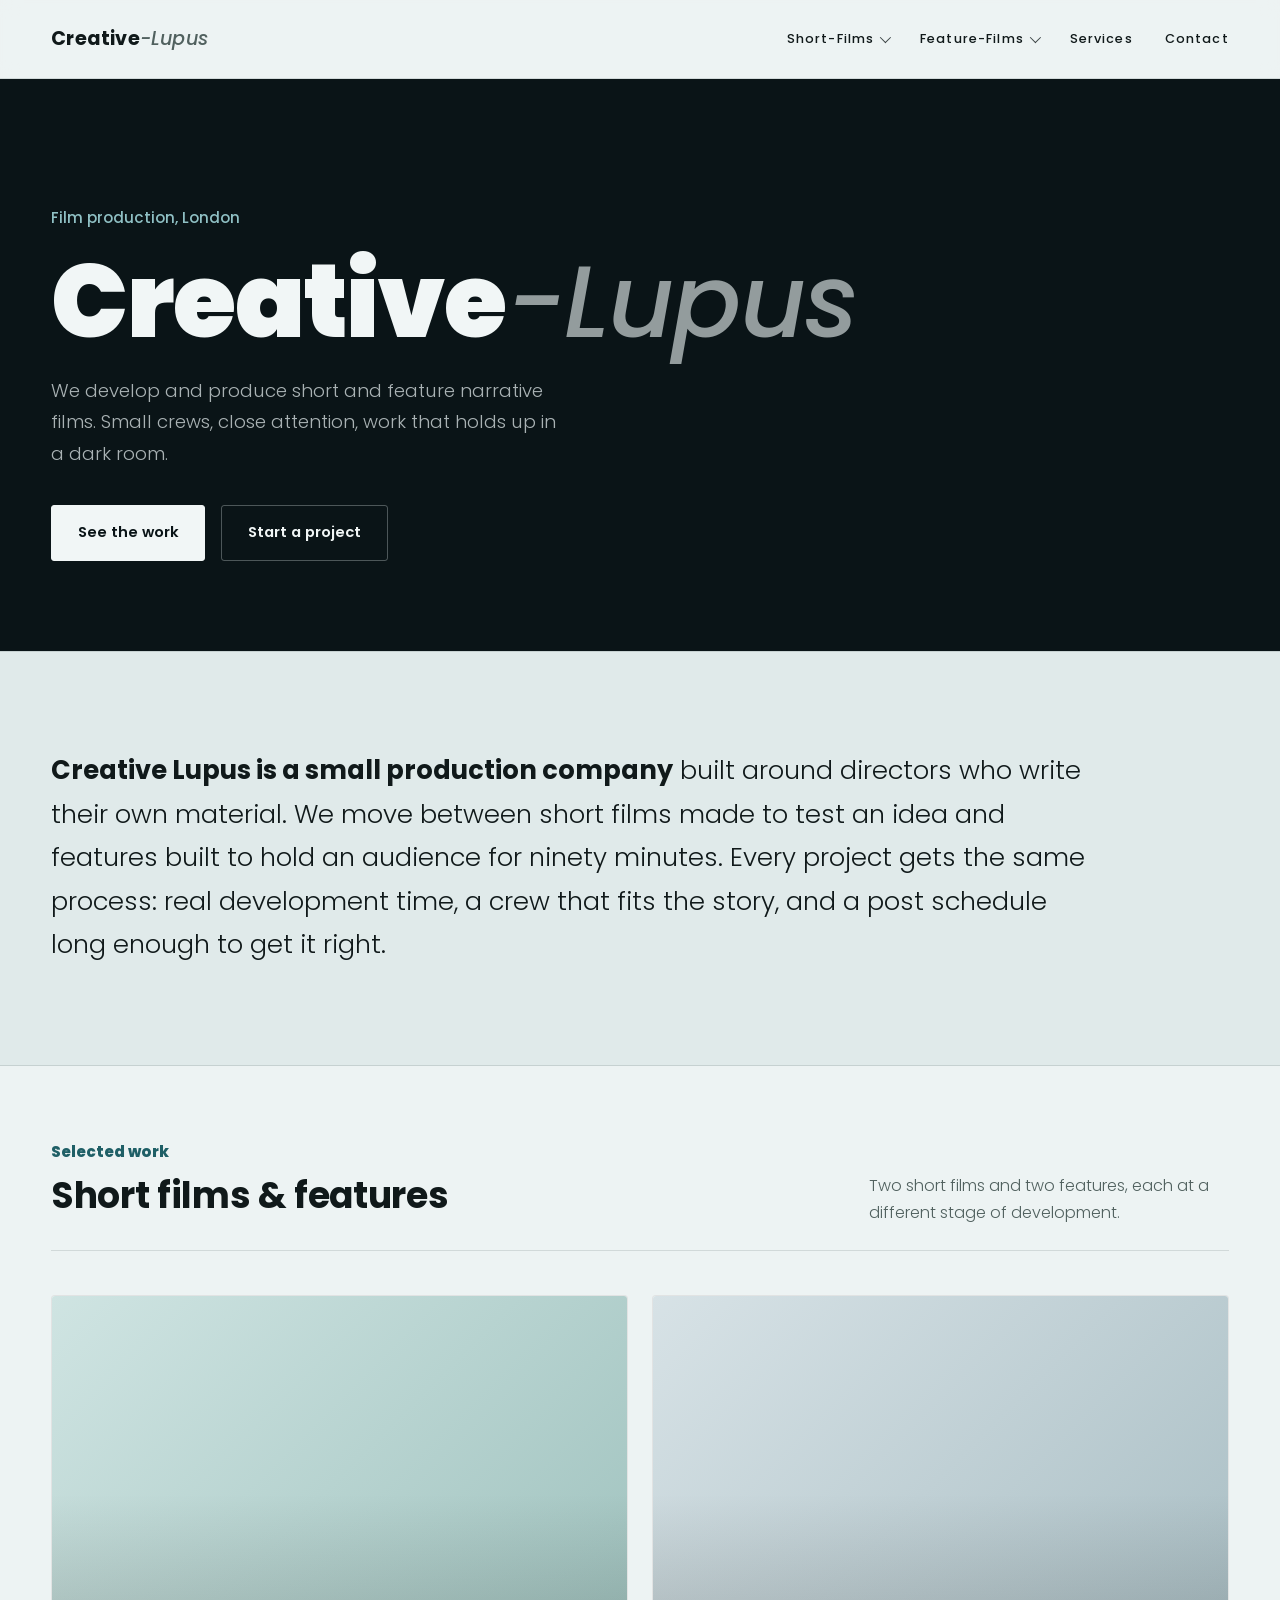
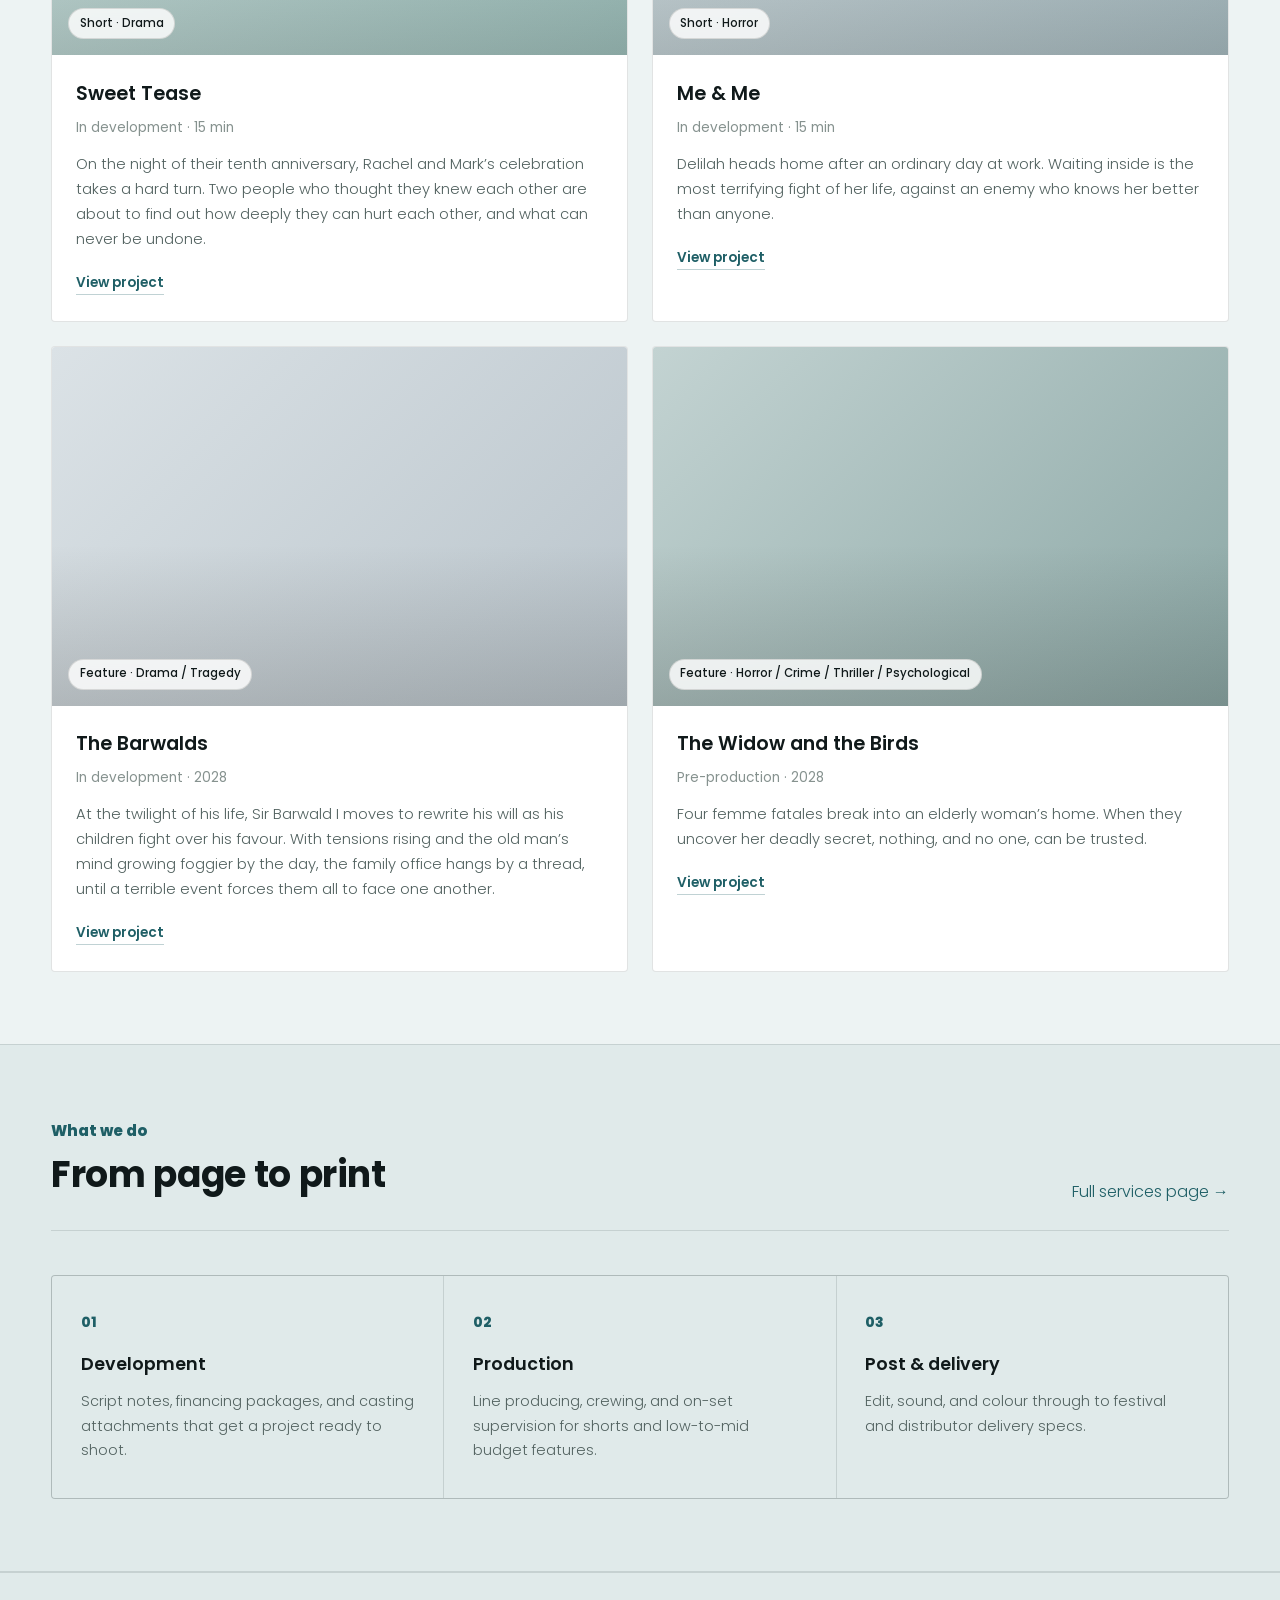
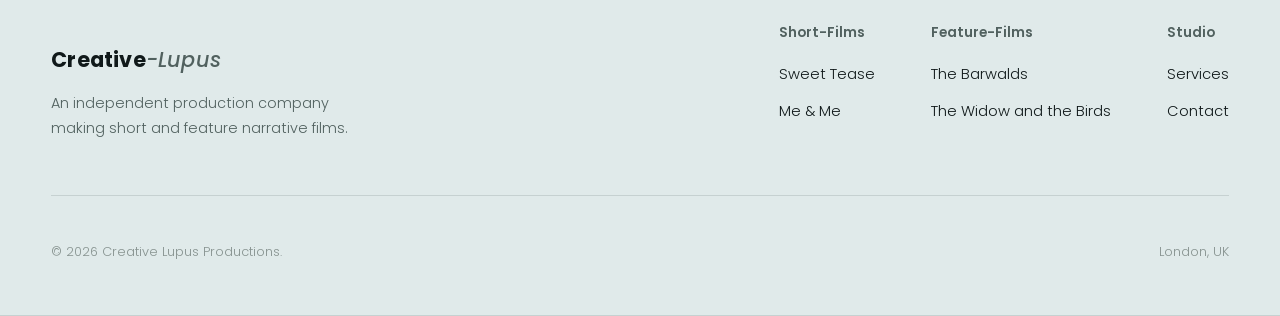
==== commit e8f9eca6: "Add files via upload" ====
--- a/index.html
+++ b/index.html
@@ -29,7 +29,7 @@
           <a href="#work" class="nav-link">Feature-Films <span class="caret"></span></a>
           <ul class="dropdown">
             <li><a href="the-barwalds.html">The Barwalds<span class="dd-meta">Feature · Drama / Tragedy</span></a></li>
-            <li><a href="the-widow-and-the-birds.html">The Widow and the Birds<span class="dd-meta">Feature · Horror / Thriller</span></a></li>
+            <li><a href="the-widow-and-the-birds.html">The Widow and the Birds<span class="dd-meta">Feature · Horror / Crime / Thriller / Psychological</span></a></li>
           </ul>
         </li>
         <li><a href="services.html" class="nav-link">Services</a></li>
@@ -46,10 +46,9 @@
 <main>
 
   <section class="hero">
-    <div class="eye-glow" aria-hidden="true"></div>
     <div class="wrap">
       <p class="eyebrow">Film production, London</p>
-      <h1>Creative<br><em>Lupus</em></h1>
+      <h1>Creative<em>-Lupus</em></h1>
       <p class="lede">We develop and produce short and feature narrative films. Small crews, close attention, work that holds up in a dark room.</p>
       <div class="btn-row">
         <a href="#work" class="btn solid">See the work</a>
@@ -71,7 +70,7 @@
           <span class="num">Selected work</span>
           <h2>Short films &amp; features</h2>
         </div>
-        <p>Two short films in circulation and two features currently in different stages of development.</p>
+        <p>Two short films and two features, each at a different stage of development.</p>
       </div>
 
       <div class="work-grid">
@@ -83,7 +82,7 @@
           <div class="work-body">
             <h3>Sweet Tease</h3>
             <p class="meta">In development · 15 min</p>
-            <p class="desc">On the night of their tenth anniversary, an unplanned pregnancy leaves one woman facing the first choice in the relationship that's entirely her own.</p>
+            <p class="desc">On the night of their tenth anniversary, Rachel and Mark’s celebration takes a hard turn. Two people who thought they knew each other are about to find out how deeply they can hurt each other, and what can never be&nbsp;undone.</p>
             <a href="sweet-tease.html" class="link">View project</a>
           </div>
         </article>
@@ -94,8 +93,8 @@
           </div>
           <div class="work-body">
             <h3>Me &amp; Me</h3>
-            <p class="meta">2025 · 15 min</p>
-            <p class="desc">A voice actor is booked to loop dialogue against recordings of her own teenage voice, and the session won't end when the tape does.</p>
+            <p class="meta">In development · 15 min</p>
+            <p class="desc">Delilah heads home after an ordinary day at work. Waiting inside is the most terrifying fight of her life, against an enemy who knows her better than&nbsp;anyone.</p>
             <a href="me-and-me.html" class="link">View project</a>
           </div>
         </article>
@@ -107,19 +106,19 @@
           <div class="work-body">
             <h3>The Barwalds</h3>
             <p class="meta">In development · 2028</p>
-            <p class="desc">A dockside shipping family splits over who inherits the yard, after the founder's will surfaces two conflicting names.</p>
+            <p class="desc">At the twilight of his life, Sir Barwald I moves to rewrite his will as his children fight over his favour. With tensions rising and the old man’s mind growing foggier by the day, the family office hangs by a thread, until a terrible event forces them all to face one&nbsp;another.</p>
             <a href="the-barwalds.html" class="link">View project</a>
           </div>
         </article>
 
         <article class="work-card">
           <div class="work-thumb" style="--grad: linear-gradient(135deg, #c3d3d2, #8ba7a5);">
-            <span class="tag">Feature · Horror / Thriller</span>
+            <span class="tag">Feature · Horror / Crime / Thriller / Psychological</span>
           </div>
           <div class="work-body">
             <h3>The Widow and the Birds</h3>
             <p class="meta">Pre-production · 2028</p>
-            <p class="desc">A widow's insistence that her husband didn't drown pulls an investigator back to the same stretch of coast every year — and the birds that gather there never seem to leave.</p>
+            <p class="desc">Four femme fatales break into an elderly woman’s home. When they uncover her deadly secret, nothing, and no one, can be&nbsp;trusted.</p>
             <a href="the-widow-and-the-birds.html" class="link">View project</a>
           </div>
         </article>
--- a/styles.css
+++ b/styles.css
@@ -199,32 +199,10 @@
 
 .hero{
   position: relative;
-  padding: clamp(4rem, 12vh, 8rem) 0 clamp(3rem, 8vh, 5rem);
+  padding: clamp(5rem, 14vh, 9rem) 0 clamp(4rem, 10vh, 6.5rem);
   overflow: hidden;
-}
-
-.eye-glow{
-  position: absolute;
-  width: min(46vw, 480px);
-  height: min(46vw, 480px);
-  border-radius: 50%;
-  top: -10%;
-  right: -8%;
-  background: radial-gradient(circle at 50% 50%, rgba(31,95,102,0.5), rgba(31,95,102,0.10) 52%, transparent 68%);
-  filter: blur(1px);
-  z-index: 0;
-}
-
-.eye-glow::after{
-  content: "";
-  position: absolute;
-  inset: 0;
-  margin: auto;
-  width: 22%;
-  height: 68%;
-  background: var(--bg);
-  border-radius: 50%;
-  box-shadow: 0 0 40px 6px rgba(23,20,15,0.10);
+  background: #0a1417;
+  color: #e8f0f1;
 }
 
 .hero .wrap{ position: relative; z-index: 1; }
@@ -244,17 +222,21 @@
   margin: 0 0 1.5rem;
 }
 
+.hero h1{ color: #f1f6f6; }
+
 .hero h1 em{
-  font-style: normal;
-  font-weight: 200;
-  color: var(--muted);
-}
+  font-style: italic;
+  font-weight: 500;
+  color: rgba(232,240,241,0.62);
+}
+
+.hero .eyebrow{ color: #8fc0c4; }
 
 .hero p.lede{
   max-width: 46ch;
   font-weight: 300;
   font-size: 1.15rem;
-  color: var(--muted);
+  color: rgba(232,240,241,0.72);
   margin: 0 0 2.25rem;
 }
 
@@ -810,3 +792,13 @@
     background: var(--text);
   }
 }
+
+/* hero buttons on dark */
+.hero .btn.solid{ background: #f1f6f6; color: #0a1417; border-color: #f1f6f6; }
+.hero .btn.solid:hover{ background: #8fc0c4; border-color: #8fc0c4; color: #0a1417; }
+.hero .btn.ghost{ border-color: rgba(232,240,241,0.3); color: #f1f6f6; }
+.hero .btn.ghost:hover{ border-color: #8fc0c4; color: #8fc0c4; }
+
+/* footer wordmark matches the header logo */
+.footer-brand p.logo{ font-weight: 700; font-size: 1.3rem; color: var(--text); max-width: none; }
+.footer-brand p.logo span{ font-weight: 500; font-style: italic; color: var(--muted); }
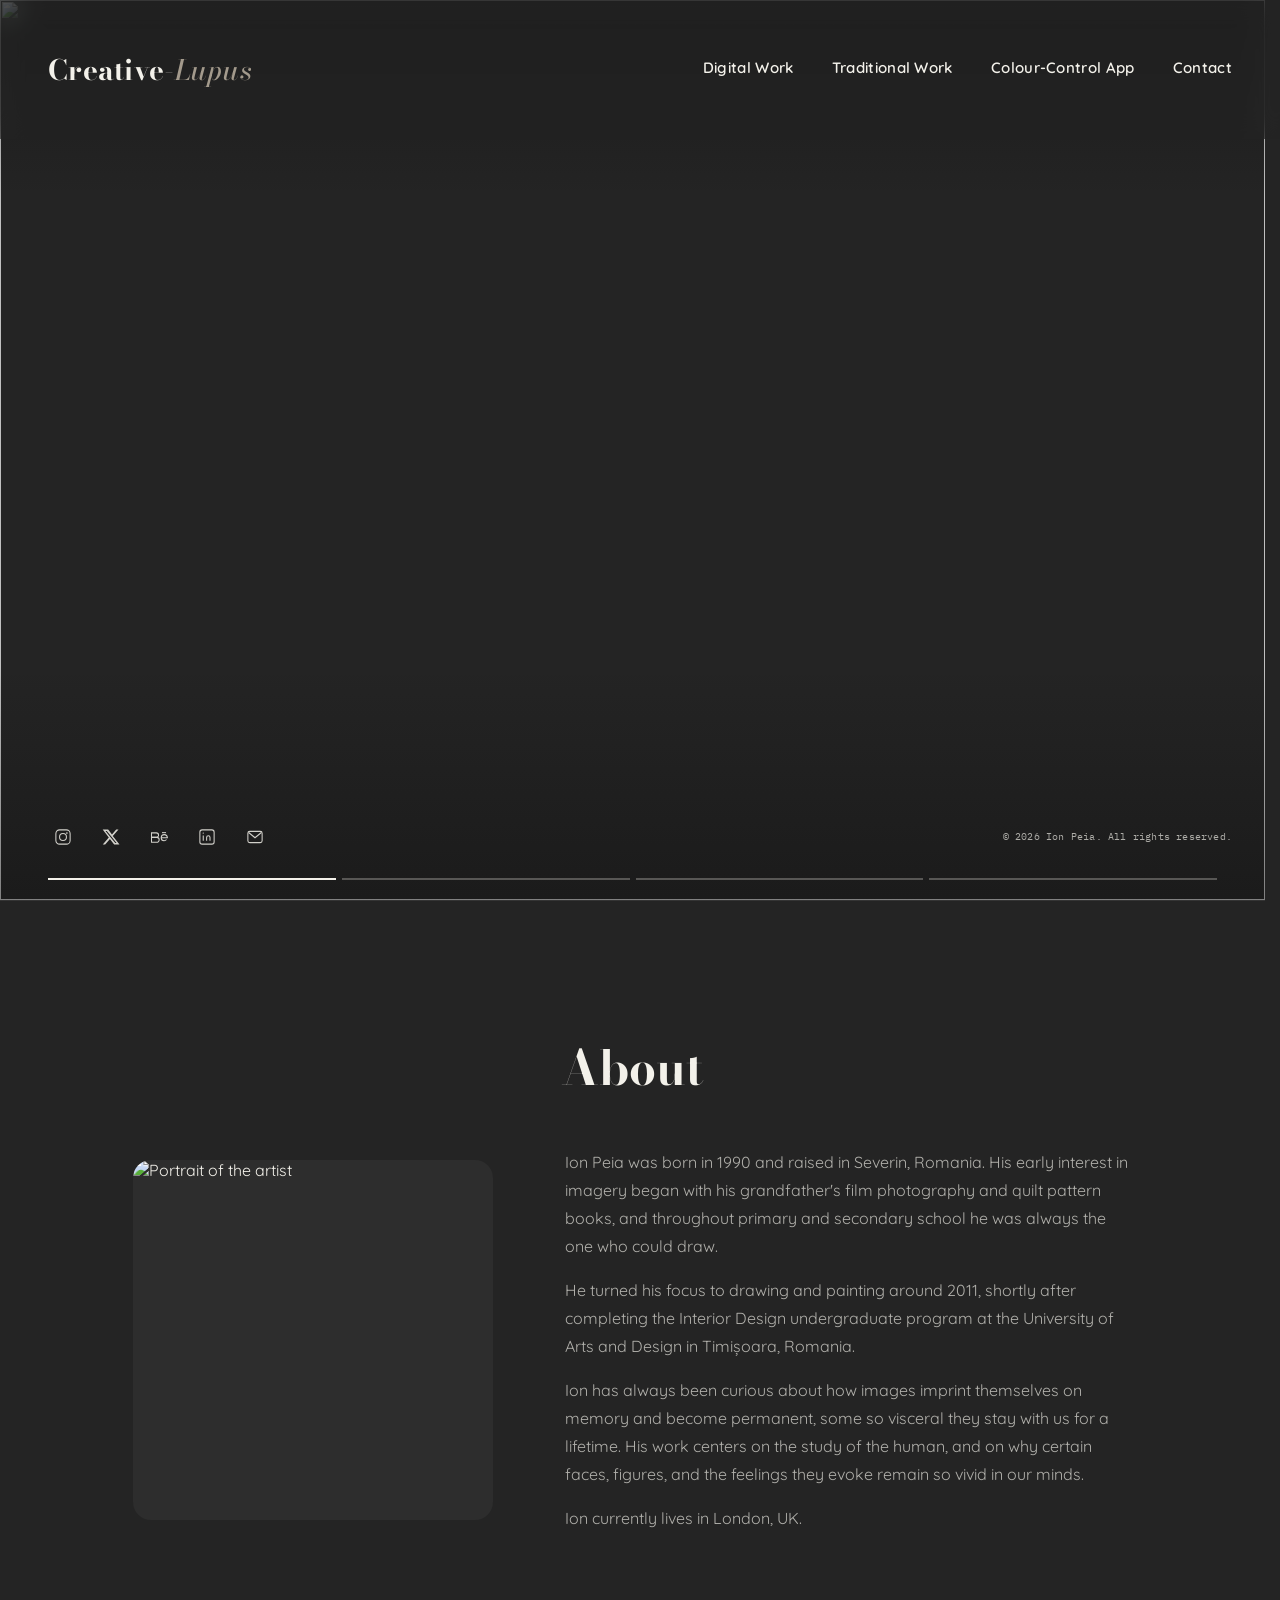
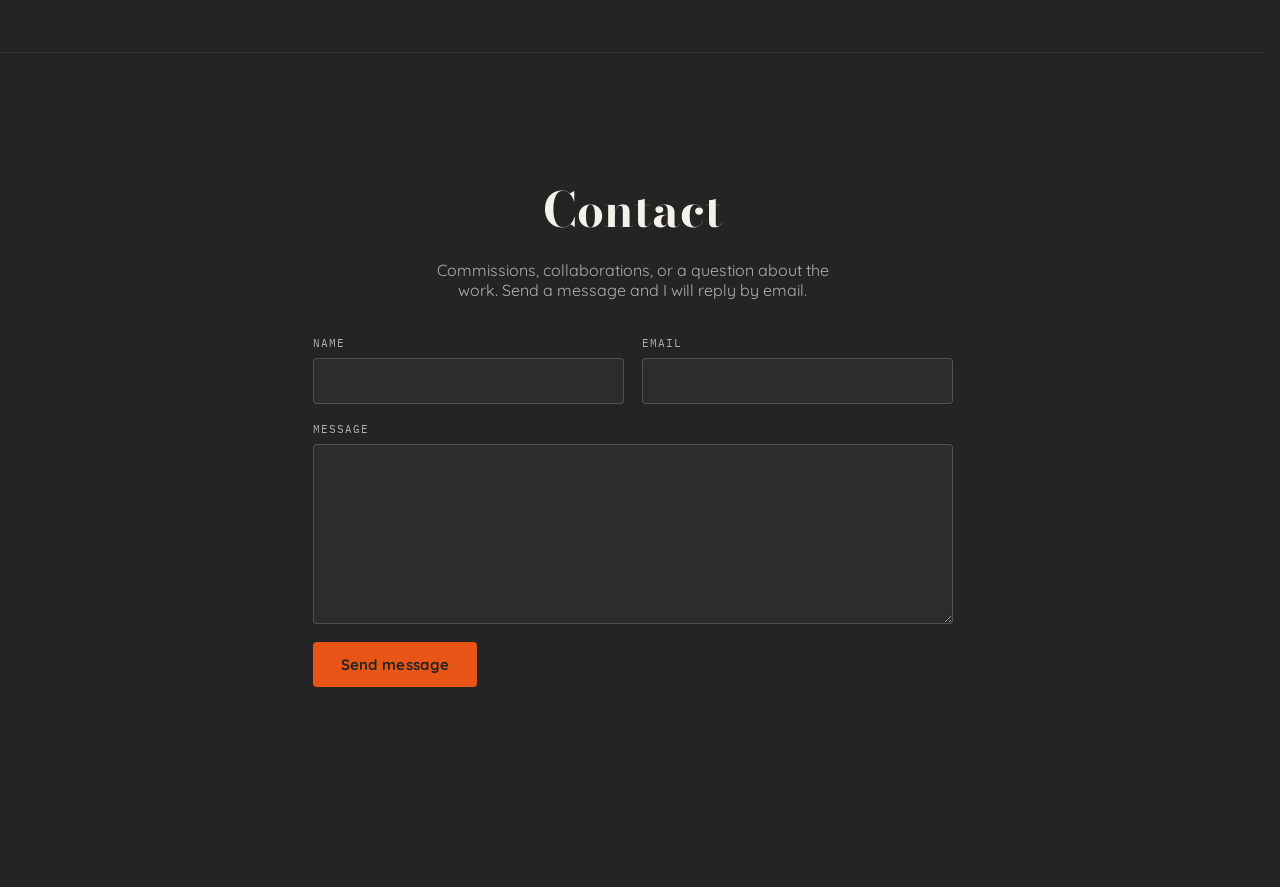
==== commit 3dc66ea3: "Add files via upload" ====
--- a/index.html
+++ b/index.html
@@ -3,216 +3,118 @@
 <head>
 <meta charset="UTF-8">
 <meta name="viewport" content="width=device-width, initial-scale=1.0">
-<title>Creative Lupus — Film Production</title>
-<meta name="description" content="Creative Lupus is a film production company working across short-form and feature narrative work.">
+<title>Ion Peia — Character Design / Motion Design / Art Direction</title>
 <link rel="preconnect" href="https://fonts.googleapis.com">
 <link rel="preconnect" href="https://fonts.gstatic.com" crossorigin>
-<link href="https://fonts.googleapis.com/css2?family=Poppins:ital,wght@0,200;0,300;0,400;0,500;0,600;0,700;0,800;0,900;1,500;1,600&display=swap" rel="stylesheet">
-<link rel="stylesheet" href="styles.css">
+<link href="https://fonts.googleapis.com/css2?family=Bodoni+Moda:ital,wght@0,600..800;1,600..800&family=Quicksand:wght@400;500;600;700&family=IBM+Plex+Mono:wght@400;500&display=swap" rel="stylesheet">
+<link rel="stylesheet" href="style.css">
 </head>
 <body>
 
-<header class="site-header">
-  <div class="wrap">
-    <a href="index.html" class="logo">Creative<span>-Lupus</span></a>
+  <!-- ================= HEADER ================= -->
+  <header class="site-header">
+    <a href="index.html" class="logo">Creative-<span class="logo__accent">Lupus</span></a>
 
-    <nav class="primary-nav" id="primary-nav">
-      <ul>
-        <li class="has-dropdown">
-          <a href="#work" class="nav-link">Short-Films <span class="caret"></span></a>
-          <ul class="dropdown">
-            <li><a href="sweet-tease.html">Sweet Tease<span class="dd-meta">Short · Drama</span></a></li>
-            <li><a href="me-and-me.html">Me &amp; Me<span class="dd-meta">Short · Horror</span></a></li>
-          </ul>
-        </li>
-        <li class="has-dropdown">
-          <a href="#work" class="nav-link">Feature-Films <span class="caret"></span></a>
-          <ul class="dropdown">
-            <li><a href="the-barwalds.html">The Barwalds<span class="dd-meta">Feature · Drama / Tragedy</span></a></li>
-            <li><a href="the-widow-and-the-birds.html">The Widow and the Birds<span class="dd-meta">Feature · Horror / Crime / Thriller / Psychological</span></a></li>
-          </ul>
-        </li>
-        <li><a href="services.html" class="nav-link">Services</a></li>
-        <li><a href="contact.html" class="nav-link">Contact</a></li>
-      </ul>
-    </nav>
-
-    <button class="nav-toggle" id="nav-toggle" aria-label="Toggle menu" aria-expanded="false">
+    <button class="nav-toggle" id="navToggle" aria-label="Toggle navigation" aria-expanded="false">
       <span></span><span></span><span></span>
     </button>
-  </div>
-</header>
 
-<main>
+    <nav class="site-nav" id="siteNav">
+      <a href="digital-work.html">Digital Work</a>
+      <a href="traditional-work.html">Traditional Work</a>
+      <a href="colour-control.html">Colour-Control App</a>
+      <a href="#about">Contact</a>
+    </nav>
+  </header>
 
-  <section class="hero">
-    <div class="wrap">
-      <p class="eyebrow">Film production, London</p>
-      <h1>Creative<em>-Lupus</em></h1>
-      <p class="lede">We develop and produce short and feature narrative films. Small crews, close attention, work that holds up in a dark room.</p>
-      <div class="btn-row">
-        <a href="#work" class="btn solid">See the work</a>
-        <a href="contact.html" class="btn ghost">Start a project</a>
+  <!-- ================= SLIDESHOW ================= -->
+  <section class="slideshow" id="slideshow" aria-label="Featured work slideshow">
+    <!-- Slides are injected by script.js from the ASSET_LIST array.
+         Drop any number of images into /assets and list their filenames
+         in script.js — the loop is fully automatic. -->
+    <div class="slideshow__progress" id="slideProgress" aria-hidden="true"></div>
+  </section>
+
+  <!-- ================= ABOUT ================= -->
+  <section class="about-section" id="about">
+    <h2>About</h2>
+    <div class="about-layout">
+      <img class="about-photo" src="assets/about.webp" width="1200" height="1200" alt="Portrait of the artist">
+      <div class="about-bio">
+        <p>Ion Peia was born in 1990 and raised in Severin, Romania. His early interest in imagery began with his grandfather's film photography and quilt pattern books, and throughout primary and secondary school he was always the one who could draw.</p>
+        <p>He turned his focus to drawing and painting around 2011, shortly after completing the Interior Design undergraduate program at the University of Arts and Design in Timișoara, Romania.</p>
+        <p>Ion has always been curious about how images imprint themselves on memory and become permanent, some so visceral they stay with us for a lifetime. His work centers on the study of the human, and on why certain faces, figures, and the feelings they evoke remain so vivid in our minds.</p>
+        <p>Ion currently lives in London, UK.</p>
       </div>
     </div>
   </section>
 
-  <section class="statement band">
-    <div class="wrap">
-      <p><strong>Creative Lupus is a small production company</strong> built around directors who write their own material. We move between short films made to test an idea and features built to hold an audience for ninety minutes. Every project gets the same process: real development time, a crew that fits the story, and a post schedule long enough to get it right.</p>
-    </div>
+  <!-- ================= CONTACT ================= -->
+  <section class="contact-section" id="contact">
+    <h2>Contact</h2>
+    <p>Commissions, collaborations, or a question about the work. Send a message and I will reply by email.</p>
+
+    <form class="contact-form" id="contactForm">
+      <div class="contact-form__row">
+        <div class="contact-field">
+          <label for="contactName">Name</label>
+          <input id="contactName" name="name" type="text" autocomplete="name" required>
+        </div>
+        <div class="contact-field">
+          <label for="contactEmail">Email</label>
+          <input id="contactEmail" name="email" type="email" autocomplete="email" required>
+        </div>
+      </div>
+
+      <div class="contact-field">
+        <label for="contactMessage">Message</label>
+        <textarea id="contactMessage" name="message" rows="6" required></textarea>
+      </div>
+
+      <!-- Spam trap: hidden from people, bots tend to fill it in -->
+      <input class="contact-form__honey" type="text" name="_honey" tabindex="-1" autocomplete="off" aria-hidden="true">
+
+      <div class="contact-form__actions">
+        <button type="submit" class="contact-form__submit">Send message</button>
+        <div class="contact-form__status" id="contactStatus" role="status" aria-live="polite"></div>
+      </div>
+    </form>
   </section>
 
-  <section id="work">
-    <div class="wrap">
-      <div class="section-head">
-        <div>
-          <span class="num">Selected work</span>
-          <h2>Short films &amp; features</h2>
-        </div>
-        <p>Two short films and two features, each at a different stage of development.</p>
-      </div>
+  <!-- ================= FOOTER ================= -->
+  <footer class="site-footer">
+    <ul class="social-links">
+      <!-- Edit these href values to point to your accounts -->
+      <li>
+        <a href="https://www.instagram.com/yourhandle" target="_blank" rel="noopener noreferrer" aria-label="Instagram">
+          <svg viewBox="0 0 24 24" fill="none" stroke="currentColor" stroke-width="1.4"><rect x="2.5" y="2.5" width="19" height="19" rx="5"/><circle cx="12" cy="12" r="4.6"/><circle cx="17.2" cy="6.8" r="1.1" fill="currentColor" stroke="none"/></svg>
+        </a>
+      </li>
+      <li>
+        <a href="https://twitter.com/yourhandle" target="_blank" rel="noopener noreferrer" aria-label="X / Twitter">
+          <svg viewBox="0 0 24 24" fill="currentColor"><path d="M18.9 2H22l-7.6 8.7L23.3 22h-7.1l-5.6-7.3L4.2 22H1l8.1-9.3L.9 2H8.2l5.1 6.7L18.9 2Zm-1.2 18h1.7L6.4 4h-1.8l13.1 16Z"/></svg>
+        </a>
+      </li>
+      <li>
+        <a href="https://www.behance.net/yourhandle" target="_blank" rel="noopener noreferrer" aria-label="Behance">
+          <svg viewBox="0 0 24 24" fill="none" stroke="currentColor" stroke-width="1.4"><path d="M2 6.5h6.4a3 3 0 0 1 0 6H2z"/><path d="M2 12.5h7a3.2 3.2 0 0 1 0 6.5H2z"/><path d="M15 12.8c0-2.3 1.8-4 4-4s4 1.6 4.2 4.2H14.9c0 2.4 1.6 4 3.9 4 1.4 0 2.5-.6 3.2-1.6"/><path d="M16 6.2h5.4"/></svg>
+        </a>
+      </li>
+      <li>
+        <a href="https://www.linkedin.com/in/yourhandle" target="_blank" rel="noopener noreferrer" aria-label="LinkedIn">
+          <svg viewBox="0 0 24 24" fill="none" stroke="currentColor" stroke-width="1.4"><rect x="2.5" y="2.5" width="19" height="19" rx="3"/><line x1="7" y1="10" x2="7" y2="17"/><circle cx="7" cy="6.8" r="0.9" fill="currentColor" stroke="none"/><path d="M11.5 17v-4.2c0-1.6 1-2.6 2.4-2.6 1.3 0 2.1 1 2.1 2.6V17"/></svg>
+        </a>
+      </li>
+      <li>
+        <a href="mailto:hello@ionpeia.com" aria-label="Email">
+          <svg viewBox="0 0 24 24" fill="none" stroke="currentColor" stroke-width="1.4"><rect x="2.5" y="4.5" width="19" height="15" rx="2.5"/><path d="M3.5 6 12 13l8.5-7"/></svg>
+        </a>
+      </li>
+    </ul>
 
-      <div class="work-grid">
+    <p class="copyright">&copy; <span id="year"></span> Ion Peia. All rights reserved.</p>
+  </footer>
 
-        <article class="work-card">
-          <div class="work-thumb" style="--grad: linear-gradient(135deg, #cfe4e2, #9fc2be);">
-            <span class="tag">Short · Drama</span>
-          </div>
-          <div class="work-body">
-            <h3>Sweet Tease</h3>
-            <p class="meta">In development · 15 min</p>
-            <p class="desc">On the night of their tenth anniversary, Rachel and Mark’s celebration takes a hard turn. Two people who thought they knew each other are about to find out how deeply they can hurt each other, and what can never be&nbsp;undone.</p>
-            <a href="sweet-tease.html" class="link">View project</a>
-          </div>
-        </article>
-
-        <article class="work-card">
-          <div class="work-thumb" style="--grad: linear-gradient(135deg, #d7e2e6, #a9bec4);">
-            <span class="tag">Short · Horror</span>
-          </div>
-          <div class="work-body">
-            <h3>Me &amp; Me</h3>
-            <p class="meta">In development · 15 min</p>
-            <p class="desc">Delilah heads home after an ordinary day at work. Waiting inside is the most terrifying fight of her life, against an enemy who knows her better than&nbsp;anyone.</p>
-            <a href="me-and-me.html" class="link">View project</a>
-          </div>
-        </article>
-
-        <article class="work-card">
-          <div class="work-thumb" style="--grad: linear-gradient(135deg, #dbe2e6, #b9c4cb);">
-            <span class="tag">Feature · Drama / Tragedy</span>
-          </div>
-          <div class="work-body">
-            <h3>The Barwalds</h3>
-            <p class="meta">In development · 2028</p>
-            <p class="desc">At the twilight of his life, Sir Barwald I moves to rewrite his will as his children fight over his favour. With tensions rising and the old man’s mind growing foggier by the day, the family office hangs by a thread, until a terrible event forces them all to face one&nbsp;another.</p>
-            <a href="the-barwalds.html" class="link">View project</a>
-          </div>
-        </article>
-
-        <article class="work-card">
-          <div class="work-thumb" style="--grad: linear-gradient(135deg, #c3d3d2, #8ba7a5);">
-            <span class="tag">Feature · Horror / Crime / Thriller / Psychological</span>
-          </div>
-          <div class="work-body">
-            <h3>The Widow and the Birds</h3>
-            <p class="meta">Pre-production · 2028</p>
-            <p class="desc">Four femme fatales break into an elderly woman’s home. When they uncover her deadly secret, nothing, and no one, can be&nbsp;trusted.</p>
-            <a href="the-widow-and-the-birds.html" class="link">View project</a>
-          </div>
-        </article>
-
-      </div>
-    </div>
-  </section>
-
-  <section class="band">
-    <div class="wrap">
-      <div class="section-head">
-        <div>
-          <span class="num">What we do</span>
-          <h2>From page to print</h2>
-        </div>
-        <p><a href="services.html" class="link" style="color:var(--accent);">Full services page →</a></p>
-      </div>
-
-      <div class="pillars">
-        <div class="pillar">
-          <span class="index">01</span>
-          <h3>Development</h3>
-          <p>Script notes, financing packages, and casting attachments that get a project ready to shoot.</p>
-        </div>
-        <div class="pillar">
-          <span class="index">02</span>
-          <h3>Production</h3>
-          <p>Line producing, crewing, and on-set supervision for shorts and low-to-mid budget features.</p>
-        </div>
-        <div class="pillar">
-          <span class="index">03</span>
-          <h3>Post &amp; delivery</h3>
-          <p>Edit, sound, and colour through to festival and distributor delivery specs.</p>
-        </div>
-      </div>
-    </div>
-  </section>
-
-</main>
-
-<footer class="site-footer band">
-  <div class="wrap">
-    <div class="footer-top">
-      <div class="footer-brand">
-        <p class="logo">Creative<span>-Lupus</span></p>
-        <p>An independent production company making short and feature narrative films.</p>
-      </div>
-      <div class="footer-cols">
-        <div class="footer-col">
-          <h4>Short-Films</h4>
-          <ul>
-            <li><a href="sweet-tease.html">Sweet Tease</a></li>
-            <li><a href="me-and-me.html">Me &amp; Me</a></li>
-          </ul>
-        </div>
-        <div class="footer-col">
-          <h4>Feature-Films</h4>
-          <ul>
-            <li><a href="the-barwalds.html">The Barwalds</a></li>
-            <li><a href="the-widow-and-the-birds.html">The Widow and the Birds</a></li>
-          </ul>
-        </div>
-        <div class="footer-col">
-          <h4>Studio</h4>
-          <ul>
-            <li><a href="services.html">Services</a></li>
-            <li><a href="contact.html">Contact</a></li>
-          </ul>
-        </div>
-      </div>
-    </div>
-    <div class="footer-bottom">
-      <p>© 2026 Creative Lupus Productions.</p>
-      <p>London, UK</p>
-    </div>
-  </div>
-</footer>
-
-<script>
-  const toggle = document.getElementById('nav-toggle');
-  const nav = document.getElementById('primary-nav');
-  toggle.addEventListener('click', () => {
-    const open = nav.classList.toggle('open');
-    toggle.setAttribute('aria-expanded', open);
-  });
-  document.querySelectorAll('.has-dropdown > .nav-link').forEach(link => {
-    link.addEventListener('click', (e) => {
-      if (window.innerWidth <= 640){
-        e.preventDefault();
-        link.parentElement.classList.toggle('open');
-      }
-    });
-  });
-</script>
-
+<script src="script.js"></script>
 </body>
 </html>
--- a/style.css
+++ b/style.css
@@ -0,0 +1,980 @@
+/* ============================================================
+   Michael Kutsche — portfolio homepage
+   Tokens
+   ============================================================ */
+:root {
+  --off-white: #f3f1ea;
+  --off-white-dim: rgba(243, 241, 234, 0.68);
+  --accent: #e95516;
+  --logo-accent: #a39a8c;
+  --ink: #242424;
+  --overlay-scrim: rgba(10, 10, 10, 0.35);
+
+  --font-display: "Bodoni Moda", "Times New Roman", serif;
+  --font-body: "Quicksand", "Helvetica Neue", Arial, sans-serif;
+  --font-mono: "IBM Plex Mono", "Courier New", monospace;
+
+  --header-pad: clamp(20px, 4vw, 48px);
+  --slide-duration: 6.5s;
+}
+
+* { box-sizing: border-box; }
+
+html, body {
+  height: 100%;
+  margin: 0;
+  scroll-behavior: smooth;
+}
+
+html {
+  scrollbar-gutter: stable;
+}
+
+body {
+  background: var(--ink);
+  color: var(--off-white);
+  font-family: var(--font-body);
+  overflow-x: hidden;
+}
+
+a { color: inherit; text-decoration: none; }
+
+img { display: block; max-width: 100%; }
+
+/* ============================================================
+   Header
+   ============================================================ */
+.site-header {
+  position: fixed;
+  top: 0;
+  left: 0;
+  right: 0;
+  z-index: 500;
+  display: flex;
+  align-items: center;
+  justify-content: space-between;
+  padding: var(--header-pad);
+  background: rgba(36, 36, 36, 0.55);
+  backdrop-filter: blur(14px);
+  -webkit-backdrop-filter: blur(14px);
+  pointer-events: none; /* let clicks pass through the empty space between logo/nav */
+}
+
+.site-header > * { pointer-events: auto; }
+
+.logo {
+  font-family: var(--font-display);
+  font-weight: 700;
+  font-size: clamp(20px, 2.3vw, 28px);
+  letter-spacing: 0.01em;
+  white-space: nowrap;
+  color: var(--off-white);
+}
+
+.logo__accent {
+  font-style: italic;
+  font-weight: 500;
+  color: var(--logo-accent);
+}
+
+.site-nav {
+  display: flex;
+  gap: clamp(20px, 3vw, 40px);
+}
+
+.site-nav a {
+  font-family: var(--font-body);
+  font-weight: 600;
+  font-size: 15px;
+  letter-spacing: 0.02em;
+  color: var(--off-white);
+  position: relative;
+  padding-bottom: 4px;
+}
+
+.site-nav a[aria-current="page"] {
+  color: var(--accent);
+}
+
+.site-nav a::after {
+  content: "";
+  position: absolute;
+  left: 0;
+  bottom: 0;
+  width: 0;
+  height: 1px;
+  background: var(--accent);
+  transition: width 0.25s ease;
+}
+
+.site-nav a:hover::after,
+.site-nav a:focus-visible::after {
+  width: 100%;
+}
+
+.site-nav a:focus-visible,
+.logo:focus-visible {
+  outline: 1px solid var(--accent);
+  outline-offset: 4px;
+}
+
+/* Mobile nav toggle */
+.nav-toggle {
+  display: none;
+  flex-direction: column;
+  justify-content: center;
+  gap: 5px;
+  width: 34px;
+  height: 34px;
+  background: none;
+  border: none;
+  cursor: pointer;
+  z-index: 520;
+}
+
+.nav-toggle span {
+  display: block;
+  height: 1.5px;
+  width: 100%;
+  background: var(--off-white);
+  transition: transform 0.25s ease, opacity 0.25s ease;
+}
+
+/* ============================================================
+   Slideshow
+   ============================================================ */
+.slideshow {
+  position: relative;
+  width: 100%;
+  height: 100vh;
+  height: 100svh;
+  overflow: hidden;
+  background: var(--ink);
+}
+
+.slide {
+  position: absolute;
+  inset: 0;
+  opacity: 0;
+  transition: opacity 1.4s ease;
+}
+
+.slide.is-active {
+  opacity: 1;
+  z-index: 2;
+}
+
+.slide__img {
+  width: 100%;
+  height: 100%;
+  object-fit: cover;
+  transform: scale(1.06);
+  transition: transform calc(var(--slide-duration) + 1.4s) linear;
+}
+
+.slide.is-active .slide__img {
+  transform: scale(1);
+}
+
+/* subtle scrim so header/footer text stays legible over any image */
+.slideshow::before {
+  content: "";
+  position: absolute;
+  inset: 0;
+  z-index: 5;
+  pointer-events: none;
+  background:
+    linear-gradient(to bottom, var(--overlay-scrim) 0%, rgba(0,0,0,0) 22%),
+    linear-gradient(to top, var(--overlay-scrim) 0%, rgba(0,0,0,0) 26%);
+}
+
+.slideshow__progress {
+  position: absolute;
+  left: 0;
+  right: 0;
+  bottom: 0;
+  z-index: 6;
+  display: flex;
+  gap: 6px;
+  padding: 0 var(--header-pad) 20px;
+}
+
+.slideshow__progress .bar {
+  flex: 1;
+  height: 2px;
+  background: rgba(243, 241, 234, 0.28);
+  overflow: hidden;
+}
+
+.slideshow__progress .bar span {
+  display: block;
+  height: 100%;
+  width: 0%;
+  background: var(--off-white);
+}
+
+.slideshow__progress .bar.is-done span { width: 100%; transition: none; }
+.slideshow__progress .bar.is-active span {
+  width: 100%;
+  transition: width var(--slide-duration) linear;
+}
+
+/* ============================================================
+   Interior page hero (Digital Work / Traditional Work)
+   ============================================================ */
+.page-hero {
+  min-height: 100vh;
+  min-height: 100svh;
+  display: flex;
+  flex-direction: column;
+  align-items: center;
+  justify-content: center;
+  text-align: center;
+  padding: 140px var(--header-pad) 80px;
+  background: var(--ink);
+}
+
+.page-hero__eyebrow {
+  font-family: var(--font-mono);
+  font-size: 12px;
+  letter-spacing: 0.12em;
+  text-transform: uppercase;
+  color: var(--accent);
+  margin: 0 0 18px;
+}
+
+.page-hero h1 {
+  font-family: var(--font-display);
+  font-weight: 700;
+  font-size: clamp(34px, 6vw, 68px);
+  line-height: 1.05;
+  margin: 0 0 20px;
+  color: var(--off-white);
+}
+
+.page-hero p {
+  font-family: var(--font-body);
+  font-size: 16px;
+  color: var(--off-white-dim);
+  max-width: 40ch;
+  margin: 0;
+}
+
+/* ============================================================
+   About section (anchor target on every page, sits above Contact)
+   ============================================================ */
+.about-section {
+  --ab-text: var(--off-white);
+  --ab-muted: var(--off-white-dim);
+  --ab-bg: var(--ink);
+  --ab-line: rgba(243, 241, 234, 0.08);
+  --ab-fill: rgba(243, 241, 234, 0.04);
+  --ab-display: var(--font-display);
+  --ab-body: var(--font-body);
+}
+.about-section {
+  scroll-margin-top: 110px;
+  display: flex;
+  flex-direction: column;
+  align-items: center;
+  gap: 44px;
+  padding: 130px var(--header-pad) 120px;
+  background: var(--ab-bg);
+  border-top: 1px solid var(--ab-line);
+}
+.about-section h2 {
+  font-family: var(--ab-display);
+  font-weight: 700;
+  font-size: clamp(30px, 4.5vw, 48px);
+  margin: 0;
+  color: var(--ab-text);
+}
+.about-layout {
+  width: 100%;
+  max-width: 1000px;
+  display: grid;
+  grid-template-columns: minmax(0, 360px) minmax(0, 1fr);
+  gap: clamp(32px, 6vw, 72px);
+  align-items: center;
+}
+.about-photo {
+  display: block;
+  width: 100%;
+  height: auto;          /* the height="" attribute would otherwise force 1200px */
+  aspect-ratio: 1 / 1;
+  object-fit: cover;
+  border-radius: 18px;
+  background: var(--ab-fill);
+}
+.about-bio {
+  display: flex;
+  flex-direction: column;
+  gap: 16px;
+  min-width: 0;
+  text-align: left;
+}
+.about-bio p {
+  font-family: var(--ab-body);
+  font-size: 16px;
+  line-height: 1.75;
+  color: var(--ab-muted);
+  margin: 0;
+}
+@media (max-width: 780px) {
+  .about-layout {
+    grid-template-columns: minmax(0, 1fr);
+    justify-items: center;
+  }
+  .about-photo { max-width: 320px; }
+  .about-bio { align-self: stretch; }
+}
+
+/* ============================================================
+   Contact section (anchor target on every page)
+   ============================================================ */
+.contact-section {
+  scroll-margin-top: 110px;
+  min-height: 60vh;
+  display: flex;
+  flex-direction: column;
+  align-items: center;
+  justify-content: center;
+  text-align: center;
+  gap: 14px;
+  padding: 120px var(--header-pad) 200px;
+  background: var(--ink);
+  border-top: 1px solid rgba(243, 241, 234, 0.08);
+}
+
+.contact-section h2 {
+  font-family: var(--font-display);
+  font-weight: 700;
+  font-size: clamp(30px, 4.5vw, 48px);
+  margin: 0;
+  color: var(--off-white);
+}
+
+.contact-section p {
+  font-family: var(--font-body);
+  color: var(--off-white-dim);
+  max-width: 42ch;
+  margin: 0;
+}
+
+.contact-form {
+  --cf-text: var(--off-white);
+  --cf-muted: var(--off-white-dim);
+  --cf-bg: var(--ink);
+  --cf-accent: var(--accent);
+  --cf-line: rgba(243, 241, 234, 0.18);
+  --cf-fill: rgba(243, 241, 234, 0.04);
+  --cf-body: var(--font-body);
+  --cf-mono: var(--font-mono);
+}
+
+.contact-form {
+  position: relative;
+  width: 100%;
+  max-width: 640px;
+  margin-top: 22px;
+  display: flex;
+  flex-direction: column;
+  gap: 18px;
+  text-align: left;
+}
+.contact-form__row {
+  display: grid;
+  grid-template-columns: 1fr 1fr;
+  gap: 18px;
+}
+.contact-field {
+  display: flex;
+  flex-direction: column;
+  gap: 8px;
+  min-width: 0;
+}
+.contact-field label {
+  font-family: var(--cf-mono);
+  font-size: 11px;
+  letter-spacing: 0.1em;
+  text-transform: uppercase;
+  color: var(--cf-muted);
+}
+.contact-field input,
+.contact-field textarea {
+  width: 100%;
+  font-family: var(--cf-body);
+  font-size: 16px;
+  color: var(--cf-text);
+  background: var(--cf-fill);
+  border: 1px solid var(--cf-line);
+  border-radius: 4px;
+  padding: 12px 14px;
+  transition: border-color 0.2s ease, box-shadow 0.2s ease;
+}
+.contact-field textarea {
+  resize: vertical;
+  min-height: 150px;
+  line-height: 1.6;
+}
+.contact-field input:focus,
+.contact-field textarea:focus {
+  outline: none;
+  border-color: var(--cf-accent);
+  box-shadow: 0 0 0 1px var(--cf-accent);
+}
+.contact-form__honey {
+  position: absolute;
+  left: -9999px;
+  width: 1px;
+  height: 1px;
+  opacity: 0;
+}
+.contact-form__actions {
+  display: flex;
+  align-items: center;
+  gap: 18px;
+  flex-wrap: wrap;
+}
+.contact-form__submit {
+  font-family: var(--cf-body);
+  font-weight: 700;
+  font-size: 15px;
+  letter-spacing: 0.02em;
+  color: var(--cf-bg);
+  background: var(--cf-accent);
+  border: none;
+  border-radius: 4px;
+  padding: 13px 28px;
+  cursor: pointer;
+  transition: filter 0.2s ease, opacity 0.2s ease;
+}
+.contact-form__submit:hover { filter: brightness(1.1); }
+.contact-form__submit:focus-visible {
+  outline: 2px solid var(--cf-accent);
+  outline-offset: 3px;
+}
+.contact-form__submit:disabled {
+  opacity: 0.6;
+  cursor: progress;
+  filter: none;
+}
+.contact-form__status {
+  font-family: var(--cf-body);
+  font-size: 14px;
+  line-height: 1.5;
+  color: var(--cf-muted);
+  flex: 1 1 220px;
+  min-width: 0;
+}
+.contact-form__status.is-success { color: var(--cf-text); }
+.contact-form__status.is-error { color: var(--cf-accent); }
+@media (max-width: 560px) {
+  .contact-form__row { grid-template-columns: 1fr; }
+}
+
+/* ============================================================
+   Project section
+   Reusable block — duplicate the whole <section class="project">
+   in the HTML for each new project. Everything here scopes to
+   .project so instances never interfere with each other.
+   ============================================================ */
+.project {
+  padding: 132px 0 90px;
+}
+
+.project + .project {
+  padding-top: 90px;
+  border-top: 1px solid rgba(243, 241, 234, 0.08);
+}
+
+.project__intro {
+  max-width: 760px;
+  margin: 0 auto;
+  padding: 0 var(--header-pad);
+  text-align: center;
+}
+
+.project__title {
+  font-family: var(--font-display);
+  font-weight: 700;
+  font-size: clamp(28px, 4.2vw, 44px);
+  line-height: 1.1;
+  color: var(--off-white);
+  margin: 0 0 12px;
+}
+
+.project__meta {
+  display: flex;
+  align-items: center;
+  justify-content: center;
+  gap: 10px;
+  font-family: var(--font-mono);
+  font-size: 12px;
+  letter-spacing: 0.08em;
+  text-transform: uppercase;
+  color: var(--off-white-dim);
+}
+
+.project__meta-divider {
+  opacity: 0.5;
+}
+
+/* ---- full-width slideshow ---- */
+.project-slideshow {
+  margin-top: 44px;
+}
+
+.project-slideshow__stage {
+  position: relative;
+  width: 100%;
+  height: 72vh;
+  height: 72svh;
+  min-height: 320px;
+  overflow: hidden;
+  background: #1a1a1a;
+  cursor: pointer;
+}
+
+.project-slide {
+  position: absolute;
+  inset: 0;
+  opacity: 0;
+  transition: opacity 0.5s ease;
+}
+
+.project-slide.is-active {
+  opacity: 1;
+  z-index: 2;
+}
+
+.project-slide img {
+  width: 100%;
+  height: 100%;
+  object-fit: cover;
+  display: block;
+}
+
+.project-slideshow__thumbs {
+  display: flex;
+  justify-content: center;
+  gap: 6px;
+  padding: 16px var(--header-pad) 10px;
+  overflow-x: auto;
+  scroll-behavior: smooth;
+  scroll-snap-type: x proximity;
+  scroll-padding-inline: var(--header-pad);
+  scrollbar-width: thin;
+  scrollbar-color: rgba(243, 241, 234, 0.3) transparent;
+  -webkit-mask-image: linear-gradient(
+    to right,
+    transparent 0,
+    black var(--header-pad),
+    black calc(100% - var(--header-pad)),
+    transparent 100%
+  );
+  mask-image: linear-gradient(
+    to right,
+    transparent 0,
+    black var(--header-pad),
+    black calc(100% - var(--header-pad)),
+    transparent 100%
+  );
+}
+
+.project-slideshow__thumbs::-webkit-scrollbar {
+  height: 4px;
+}
+
+.project-slideshow__thumbs::-webkit-scrollbar-track {
+  background: transparent;
+}
+
+.project-slideshow__thumbs::-webkit-scrollbar-thumb {
+  background: rgba(243, 241, 234, 0.3);
+  border-radius: 2px;
+}
+
+.project-slideshow__thumbs::-webkit-scrollbar-thumb:hover {
+  background: rgba(243, 241, 234, 0.5);
+}
+
+.project-thumb {
+  flex: 0 0 auto;
+  height: 64px;
+  padding: 0;
+  border: 2px solid transparent;
+  border-radius: 4px;
+  overflow: hidden;
+  background: none;
+  cursor: pointer;
+  opacity: 0.55;
+  scroll-snap-align: center;
+  transition: opacity 0.2s ease, border-color 0.2s ease;
+}
+
+.project-thumb img {
+  display: block;
+  height: 100%;
+  width: auto;
+  object-fit: cover;
+}
+
+.project-thumb:hover {
+  opacity: 0.85;
+}
+
+.project-thumb.is-active {
+  opacity: 1;
+  border-color: var(--accent);
+}
+
+.project-thumb:focus-visible {
+  outline: 1px solid var(--accent);
+  outline-offset: 2px;
+}
+
+/* ---- description ---- */
+.project__description {
+  max-width: 1520px;
+  margin: 44px auto 0;
+  padding: 0 var(--header-pad);
+  text-align: left;
+  font-family: var(--font-body);
+  color: var(--off-white-dim);
+  font-size: 16px;
+  line-height: 1.75;
+}
+
+.project__description p {
+  margin: 0 0 16px;
+}
+
+.project__description p:last-child {
+  margin-bottom: 0;
+}
+
+@media (max-width: 600px) {
+  .project-thumb {
+    height: 52px;
+  }
+  .project-slideshow__thumbs {
+    justify-content: flex-start;
+    gap: 5px;
+  }
+}
+
+/* ============================================================
+   Justified gallery
+   Row heights are computed in JS (each row's height comes from
+   its first image, at 1/3 of that image's native size); this CSS
+   just styles whatever row/item elements the JS builds.
+   ============================================================ */
+.gallery {
+  padding: 132px var(--header-pad) 90px;
+}
+
+.gallery-inner {
+  width: 100%;
+}
+
+.gallery-row {
+  display: flex;
+  gap: 4px;
+  margin-bottom: 4px;
+}
+
+.gallery-row:last-child {
+  margin-bottom: 0;
+}
+
+.gallery-item {
+  position: relative;
+  flex-shrink: 0;
+  overflow: hidden;
+  padding: 0;
+  border: none;
+  background: #1a1a1a;
+  cursor: pointer;
+  display: block;
+}
+
+.gallery-item img {
+  width: 100%;
+  height: 100%;
+  object-fit: cover;
+  display: block;
+  transition: transform 0.5s ease;
+}
+
+.gallery-item:hover img,
+.gallery-item:focus-visible img {
+  transform: scale(1.035);
+}
+
+.gallery-item__overlay {
+  position: absolute;
+  inset: 0;
+  display: flex;
+  flex-direction: column;
+  align-items: center;
+  justify-content: center;
+  text-align: center;
+  gap: 4px;
+  padding: 16px;
+  background: rgba(10, 10, 10, 0.4);
+  opacity: 0;
+  transition: opacity 0.25s ease;
+  pointer-events: none;
+}
+
+.gallery-item:hover .gallery-item__overlay,
+.gallery-item:focus-visible .gallery-item__overlay {
+  opacity: 1;
+}
+
+.gallery-item__title {
+  font-family: var(--font-display);
+  font-weight: 700;
+  font-size: clamp(14px, 1.7vw, 21px);
+  color: var(--off-white);
+  margin: 0;
+}
+
+.gallery-item__subtitle {
+  font-family: var(--font-mono);
+  font-size: 11px;
+  letter-spacing: 0.05em;
+  text-transform: uppercase;
+  color: var(--off-white-dim);
+  margin: 0;
+}
+
+.gallery-item:focus-visible {
+  outline: 2px solid var(--accent);
+  outline-offset: -2px;
+}
+
+/* ============================================================
+   Lightbox
+   ============================================================ */
+.lightbox {
+  position: fixed;
+  inset: 0;
+  z-index: 600;
+  display: flex;
+  align-items: center;
+  justify-content: center;
+  background: rgba(8, 8, 8, 0.94);
+  opacity: 0;
+  pointer-events: none;
+  transition: opacity 0.25s ease;
+}
+
+.lightbox.is-open {
+  opacity: 1;
+  pointer-events: auto;
+}
+
+.lightbox__figure {
+  display: flex;
+  flex-direction: column;
+  align-items: center;
+  gap: 16px;
+  max-width: 90vw;
+  max-height: 86vh;
+  margin: 0;
+}
+
+.lightbox__img {
+  max-width: 90vw;
+  max-height: 76vh;
+  width: auto;
+  height: auto;
+  display: block;
+  box-shadow: 0 24px 70px rgba(0, 0, 0, 0.55);
+}
+
+.lightbox__caption {
+  text-align: center;
+}
+
+.lightbox__title {
+  font-family: var(--font-display);
+  font-weight: 700;
+  font-size: clamp(16px, 2vw, 22px);
+  color: var(--off-white);
+  margin: 0 0 4px;
+}
+
+.lightbox__subtitle {
+  font-family: var(--font-mono);
+  font-size: 11px;
+  letter-spacing: 0.05em;
+  text-transform: uppercase;
+  color: var(--off-white-dim);
+  margin: 0;
+}
+
+.lightbox__close,
+.lightbox__nav {
+  position: absolute;
+  border: none;
+  background: rgba(255, 255, 255, 0.08);
+  color: var(--off-white);
+  cursor: pointer;
+  display: flex;
+  align-items: center;
+  justify-content: center;
+  transition: background 0.2s ease;
+}
+
+.lightbox__close:hover,
+.lightbox__nav:hover {
+  background: rgba(255, 255, 255, 0.18);
+}
+
+.lightbox__close {
+  top: 24px;
+  right: 24px;
+  width: 42px;
+  height: 42px;
+  border-radius: 50%;
+  font-size: 20px;
+}
+
+.lightbox__nav {
+  top: 50%;
+  transform: translateY(-50%);
+  width: 52px;
+  height: 52px;
+  border-radius: 50%;
+  font-size: 22px;
+}
+
+.lightbox__nav--prev { left: 20px; }
+.lightbox__nav--next { right: 20px; }
+
+@media (max-width: 640px) {
+  .lightbox__nav {
+    width: 42px;
+    height: 42px;
+    font-size: 18px;
+  }
+  .lightbox__nav--prev { left: 10px; }
+  .lightbox__nav--next { right: 10px; }
+  .lightbox__close {
+    top: 14px;
+    right: 14px;
+  }
+}
+
+/* ============================================================
+   Footer
+   ============================================================ */
+.site-footer {
+  position: fixed;
+  bottom: 0;
+  left: 0;
+  right: 0;
+  z-index: 40;
+  display: flex;
+  align-items: center;
+  justify-content: space-between;
+  padding: var(--header-pad);
+  pointer-events: none;
+}
+
+.site-footer > * { pointer-events: auto; }
+
+.social-links {
+  display: flex;
+  align-items: center;
+  gap: 18px;
+  margin: 0;
+  padding: 0;
+  list-style: none;
+}
+
+.social-links a {
+  display: flex;
+  align-items: center;
+  justify-content: center;
+  width: 30px;
+  height: 30px;
+  color: var(--off-white);
+  opacity: 0.85;
+  transition: opacity 0.2s ease, transform 0.2s ease;
+}
+
+.social-links svg {
+  width: 18px;
+  height: 18px;
+}
+
+.social-links a:hover,
+.social-links a:focus-visible {
+  opacity: 1;
+  transform: translateY(-2px);
+  outline: none;
+}
+
+.copyright {
+  margin: 0;
+  font-size: 10px;
+  line-height: 1;
+  letter-spacing: 0.02em;
+  color: var(--off-white-dim);
+  font-family: var(--font-mono);
+}
+
+/* ============================================================
+   Responsive — tablet & mobile
+   ============================================================ */
+@media (max-width: 780px) {
+  .nav-toggle { display: flex; }
+
+  .site-nav {
+    position: fixed;
+    inset: 0;
+    z-index: 510;
+    flex-direction: column;
+    align-items: flex-start;
+    justify-content: center;
+    gap: 28px;
+    padding: var(--header-pad);
+    background: rgba(36, 36, 36, 0.96);
+    transform: translateX(100%);
+    transition: transform 0.35s ease;
+  }
+
+  .site-nav.is-open {
+    transform: translateX(0);
+  }
+
+  .site-nav a { font-size: 20px; }
+
+  .nav-toggle.is-open span:nth-child(1) { transform: translateY(6.5px) rotate(45deg); }
+  .nav-toggle.is-open span:nth-child(2) { opacity: 0; }
+  .nav-toggle.is-open span:nth-child(3) { transform: translateY(-6.5px) rotate(-45deg); }
+
+  .site-footer {
+    flex-direction: column;
+    align-items: flex-start;
+    gap: 14px;
+  }
+
+  .slideshow__progress {
+    padding: 0 var(--header-pad) 96px;
+  }
+}
+
+@media (max-width: 420px) {
+  .social-links { gap: 14px; }
+}
+
+/* Respect reduced motion preference */
+@media (prefers-reduced-motion: reduce) {
+  .slide, .slide__img, .bar span, .site-nav { transition: none !important; }
+  .slide__img { transform: none !important; }
+}
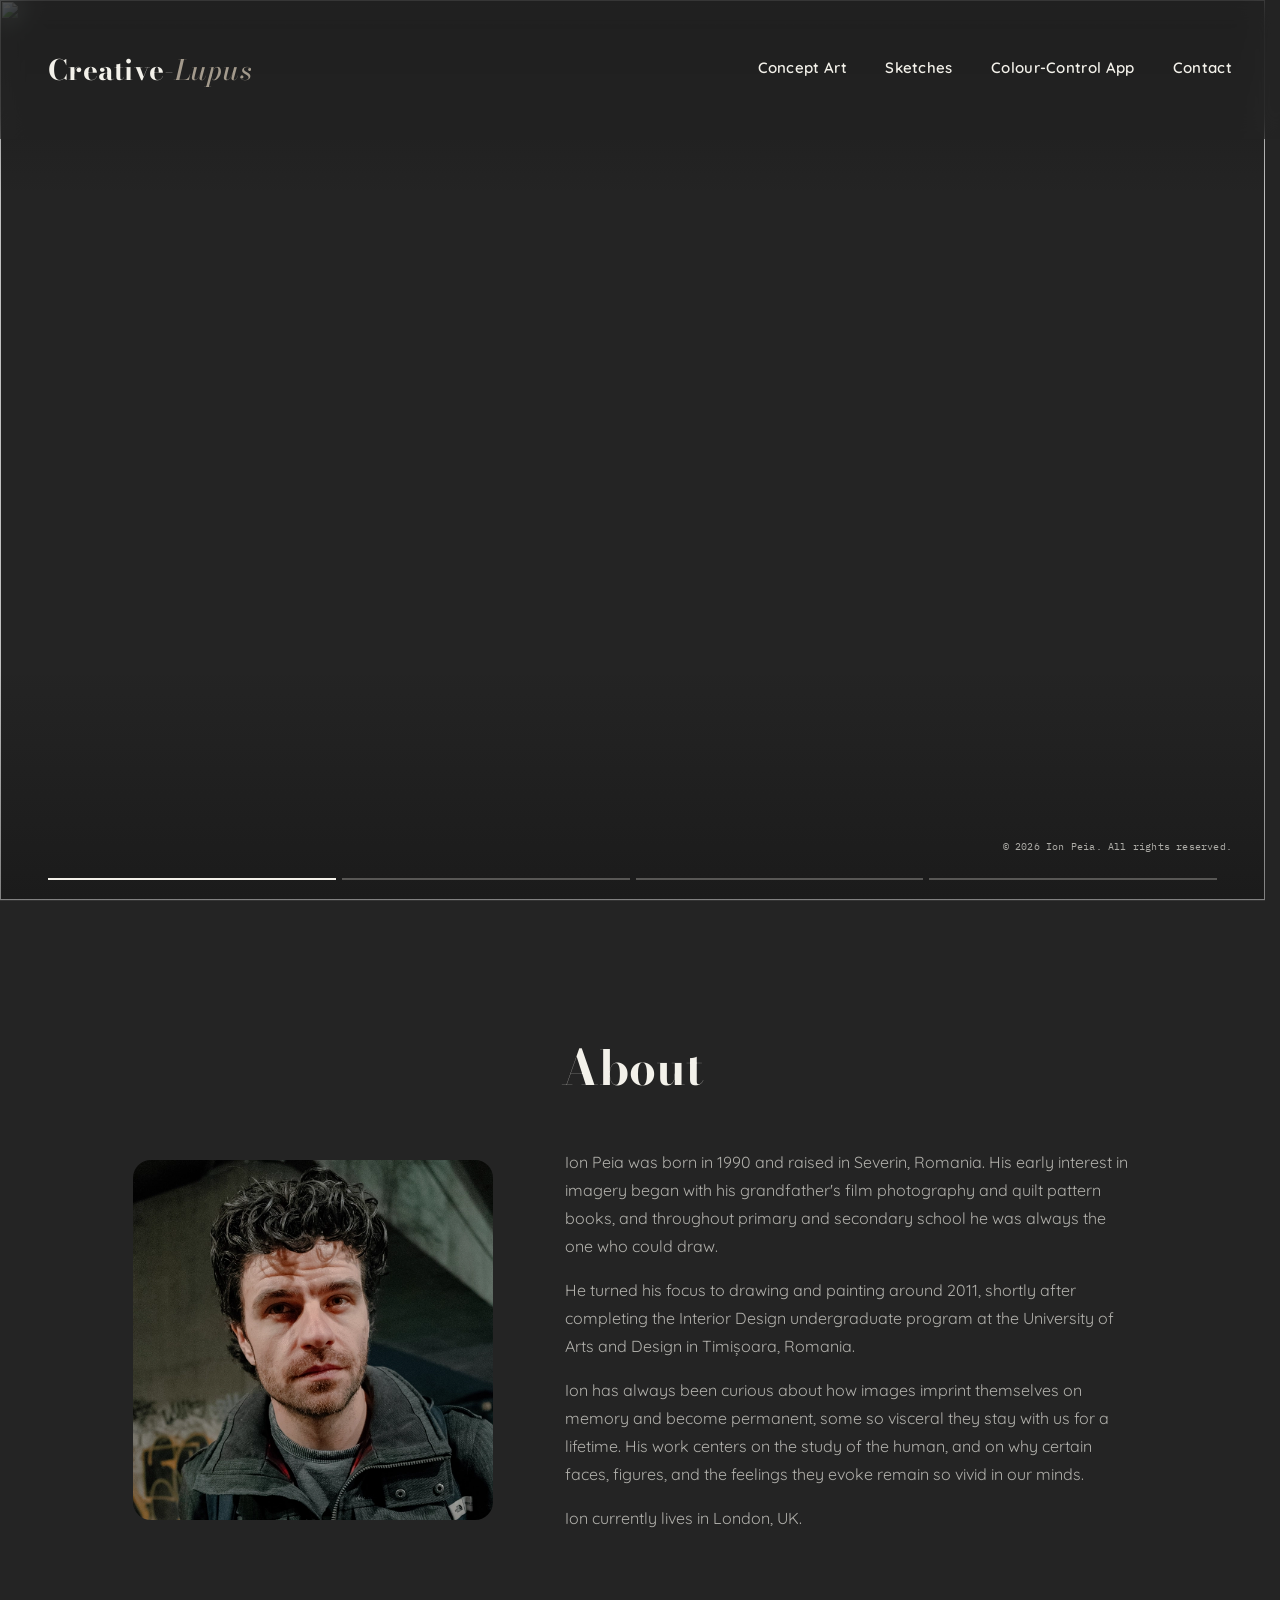
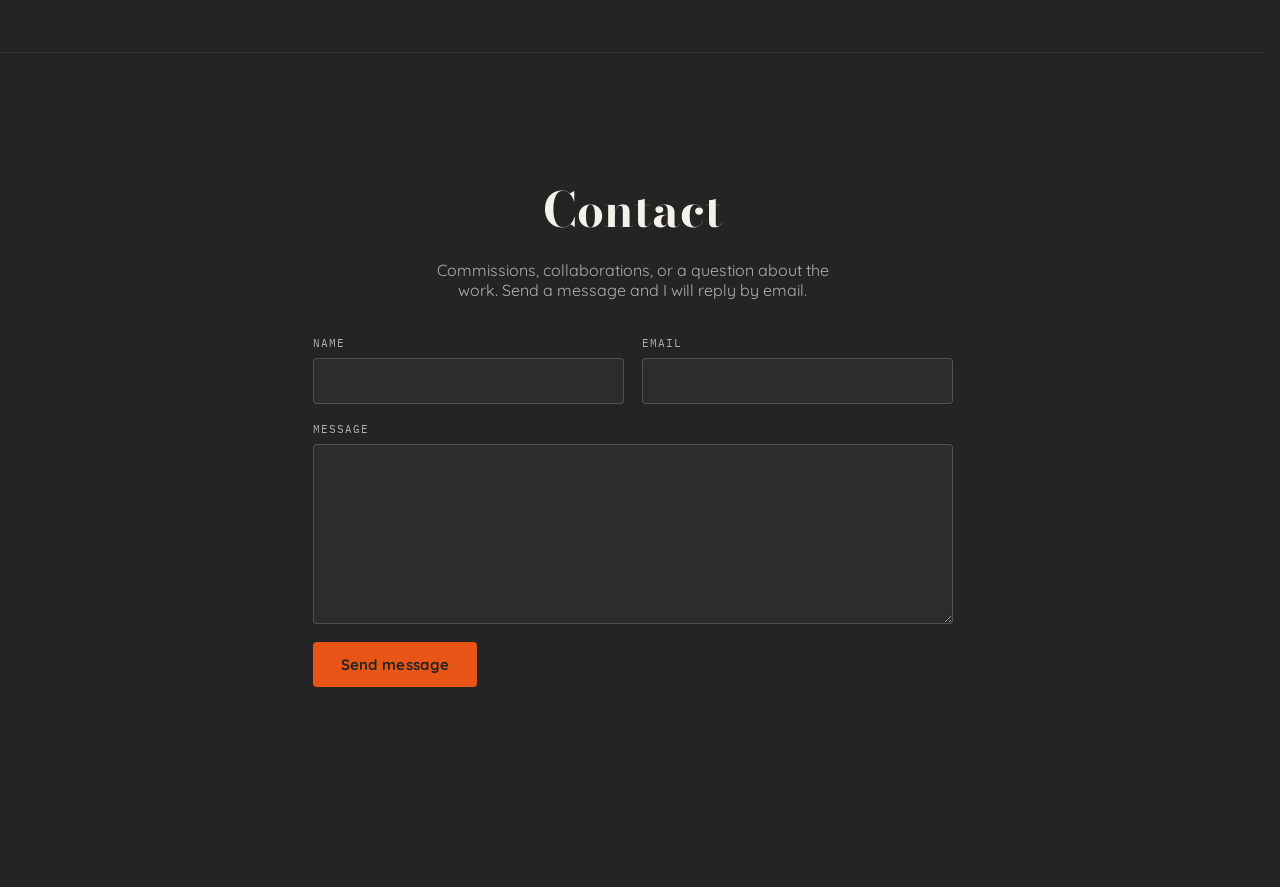
==== commit 09822738: "Add files via upload" ====
--- a/index.html
+++ b/index.html
@@ -20,8 +20,8 @@
     </button>
 
     <nav class="site-nav" id="siteNav">
-      <a href="digital-work.html">Digital Work</a>
-      <a href="traditional-work.html">Traditional Work</a>
+      <a href="concept-art.html">Concept Art</a>
+      <a href="sketches.html">Sketches</a>
       <a href="colour-control.html">Colour-Control App</a>
       <a href="#about">Contact</a>
     </nav>
--- a/style.css
+++ b/style.css
@@ -220,7 +220,7 @@
 }
 
 /* ============================================================
-   Interior page hero (Digital Work / Traditional Work)
+   Interior page hero (Concept Art / Sketches)
    ============================================================ */
 .page-hero {
   min-height: 100vh;
@@ -919,6 +919,12 @@
   outline: none;
 }
 
+/* SOCIAL ICONS — TEMPORARILY HIDDEN
+   The markup stays in every page's footer; only this rule hides it.
+   To switch the icons back on, delete this block (or the two rules in it). */
+.social-links { display: none; }
+.site-footer { justify-content: flex-end; } /* keep the copyright on the right */
+
 .copyright {
   margin: 0;
   font-size: 10px;
